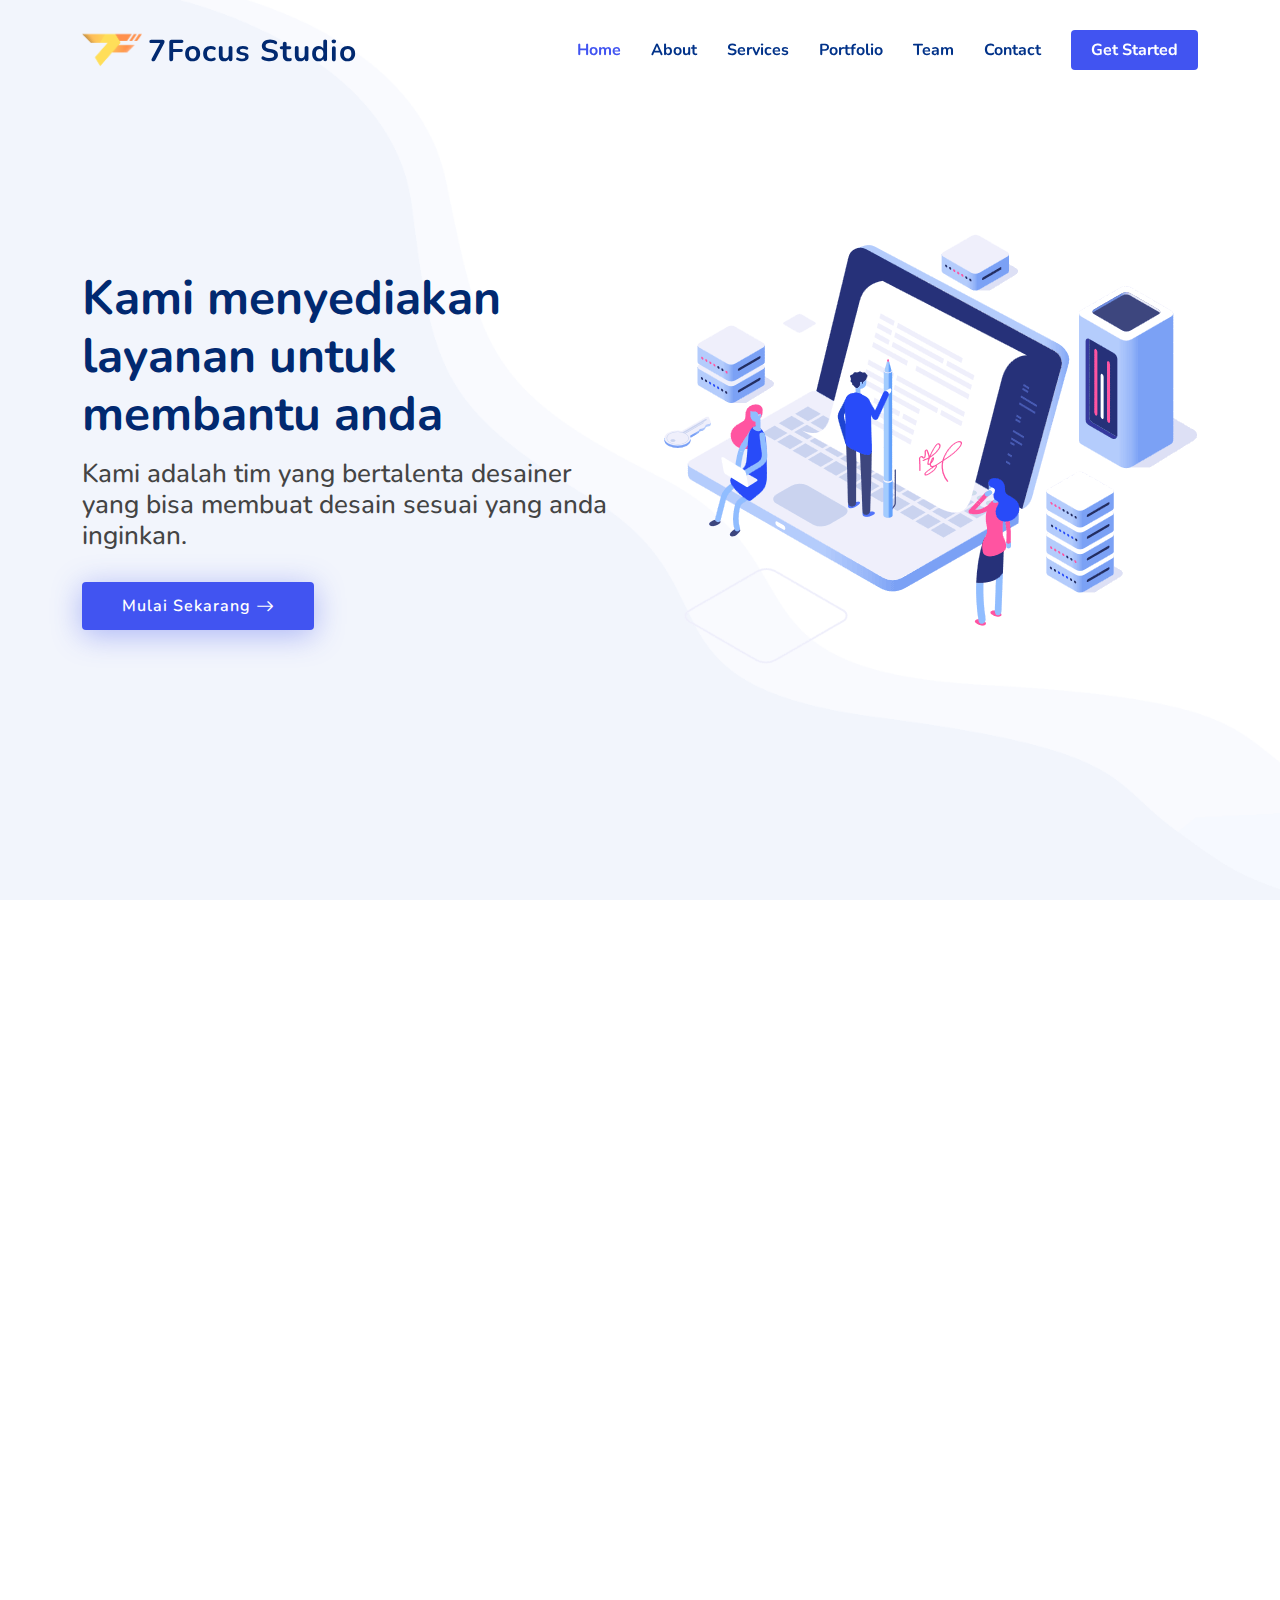
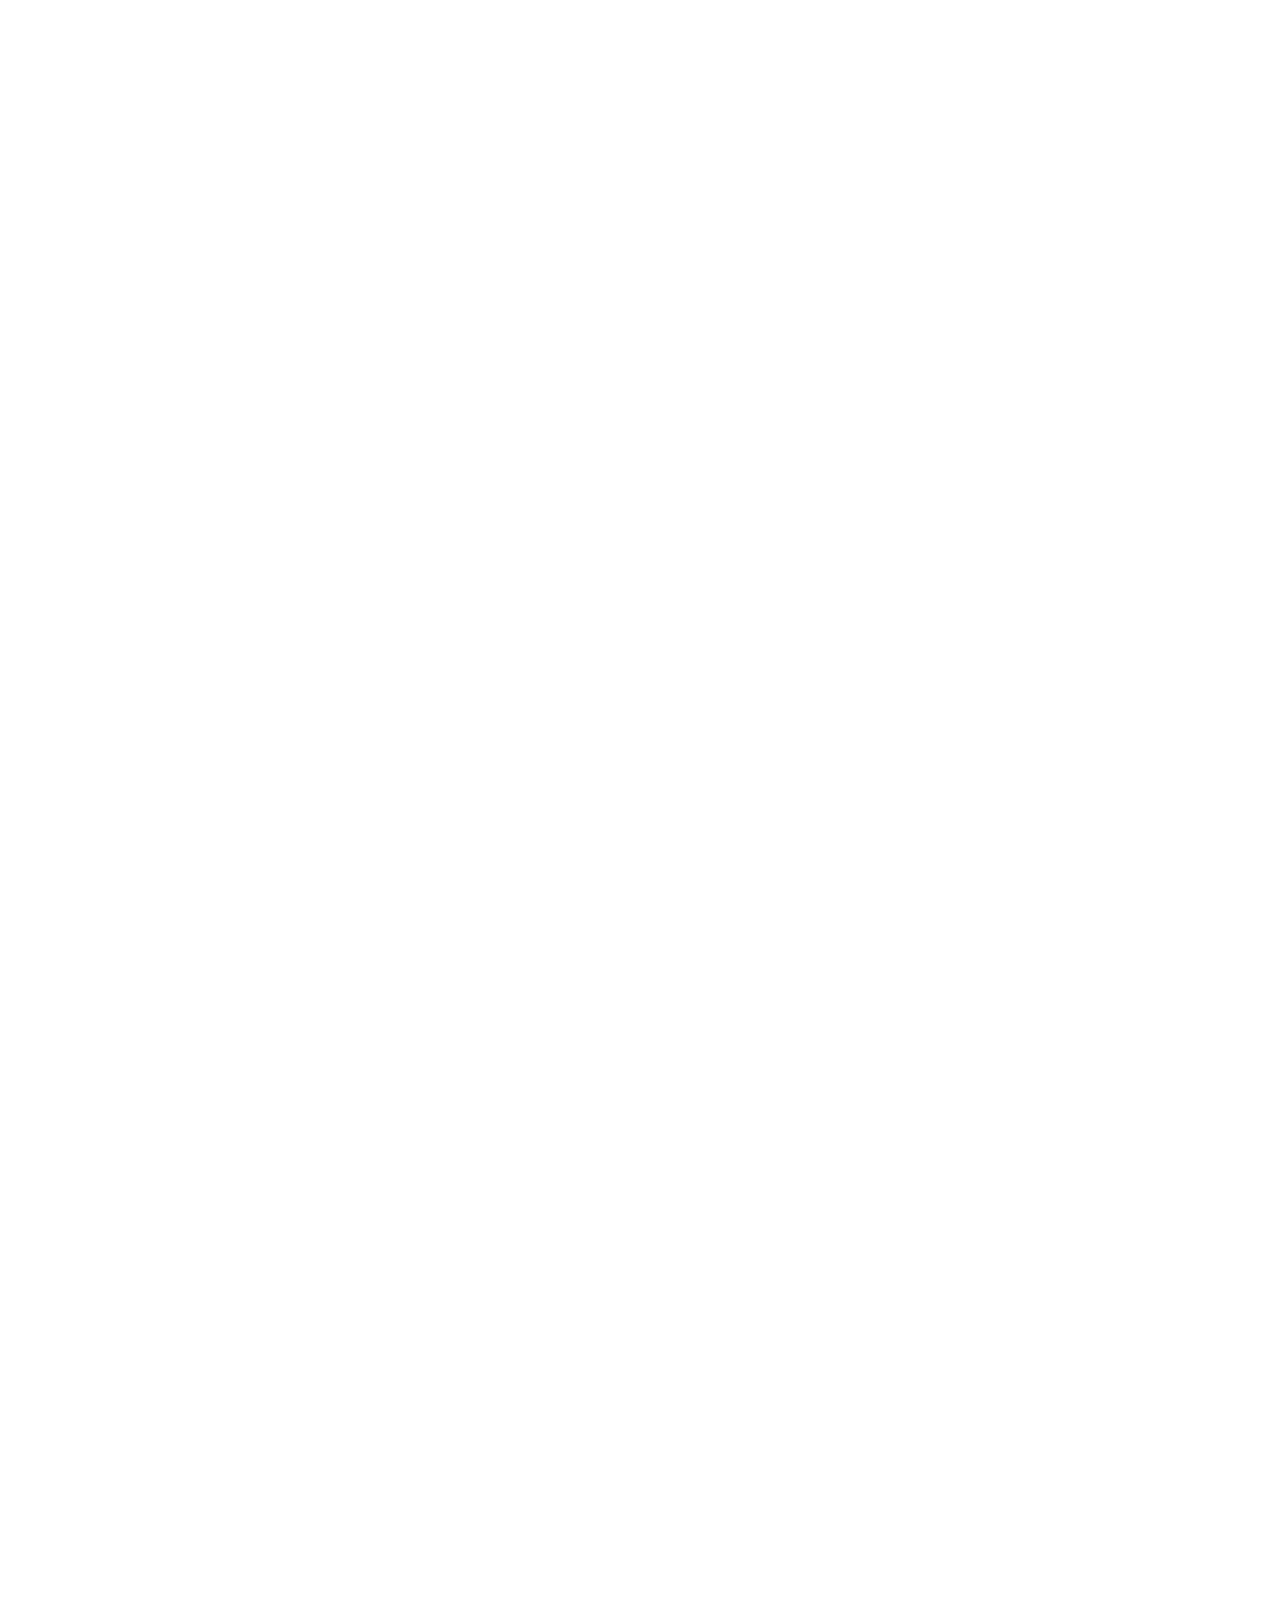
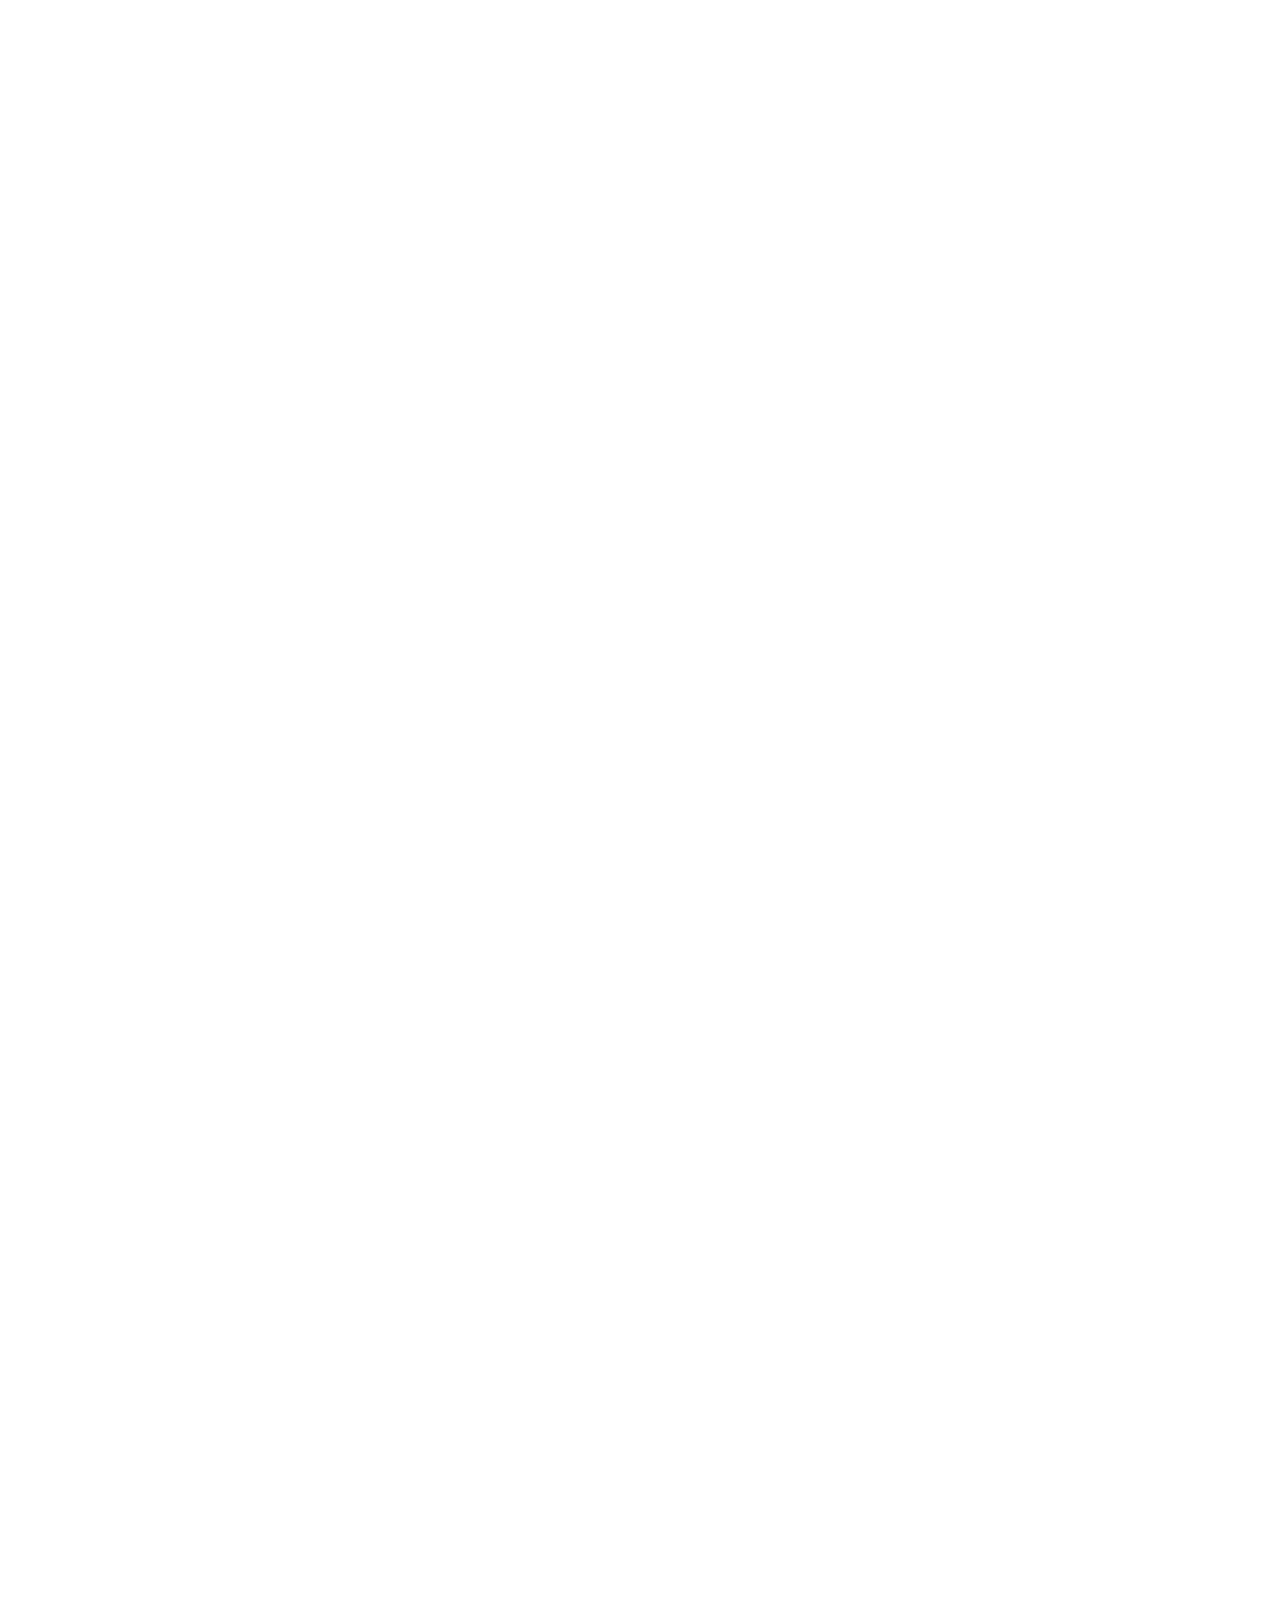
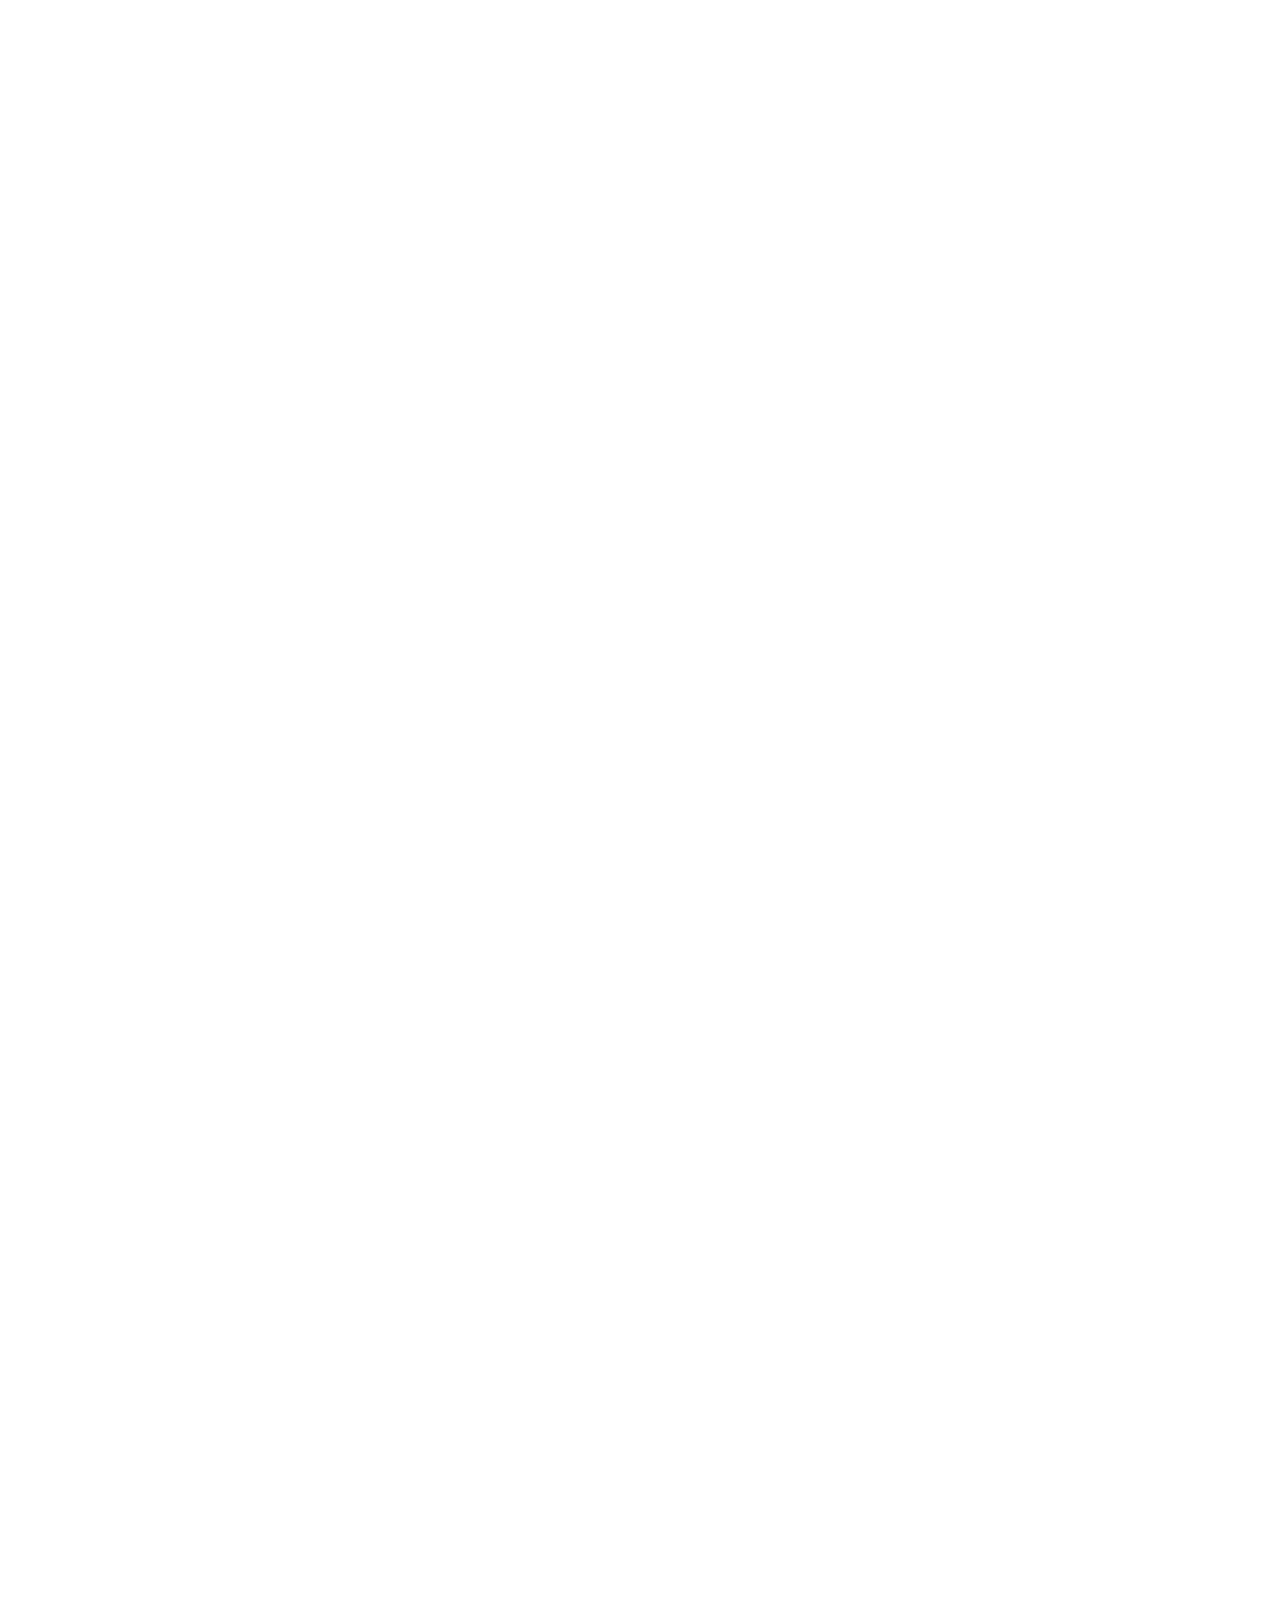
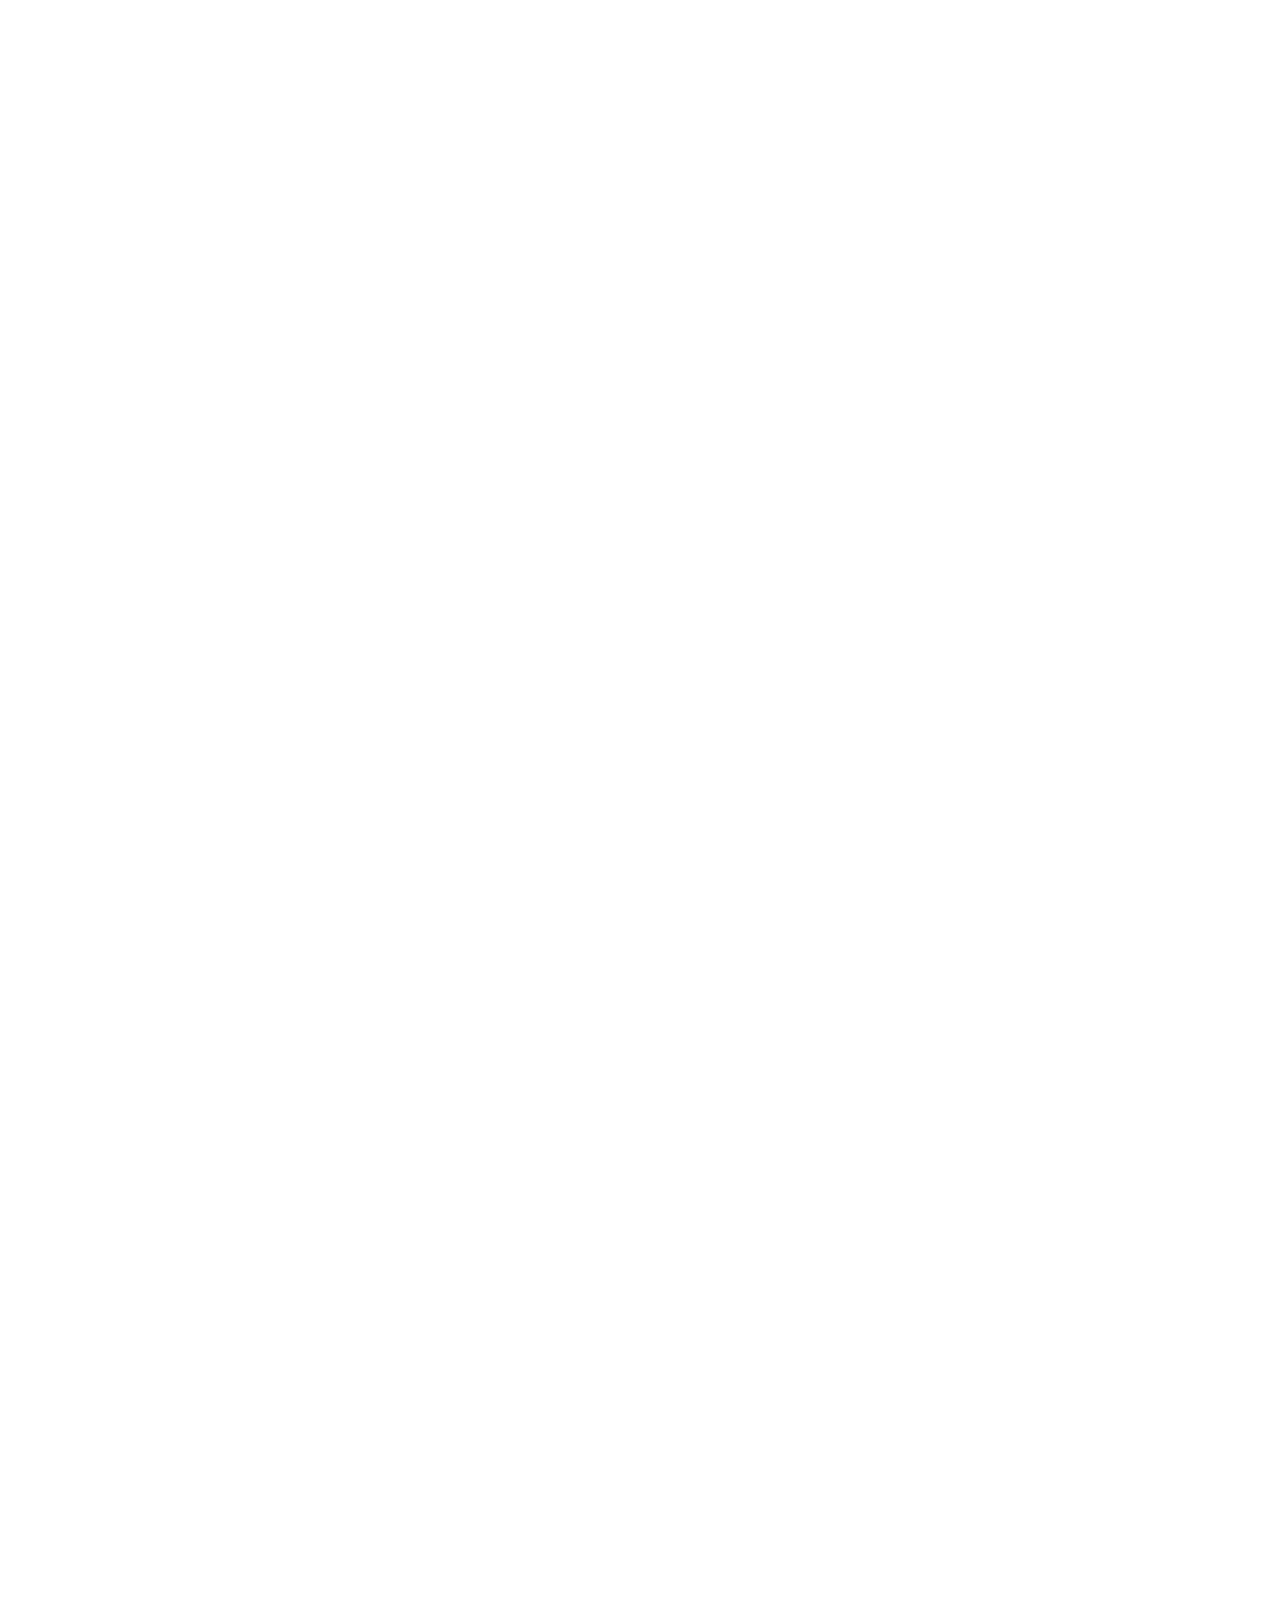
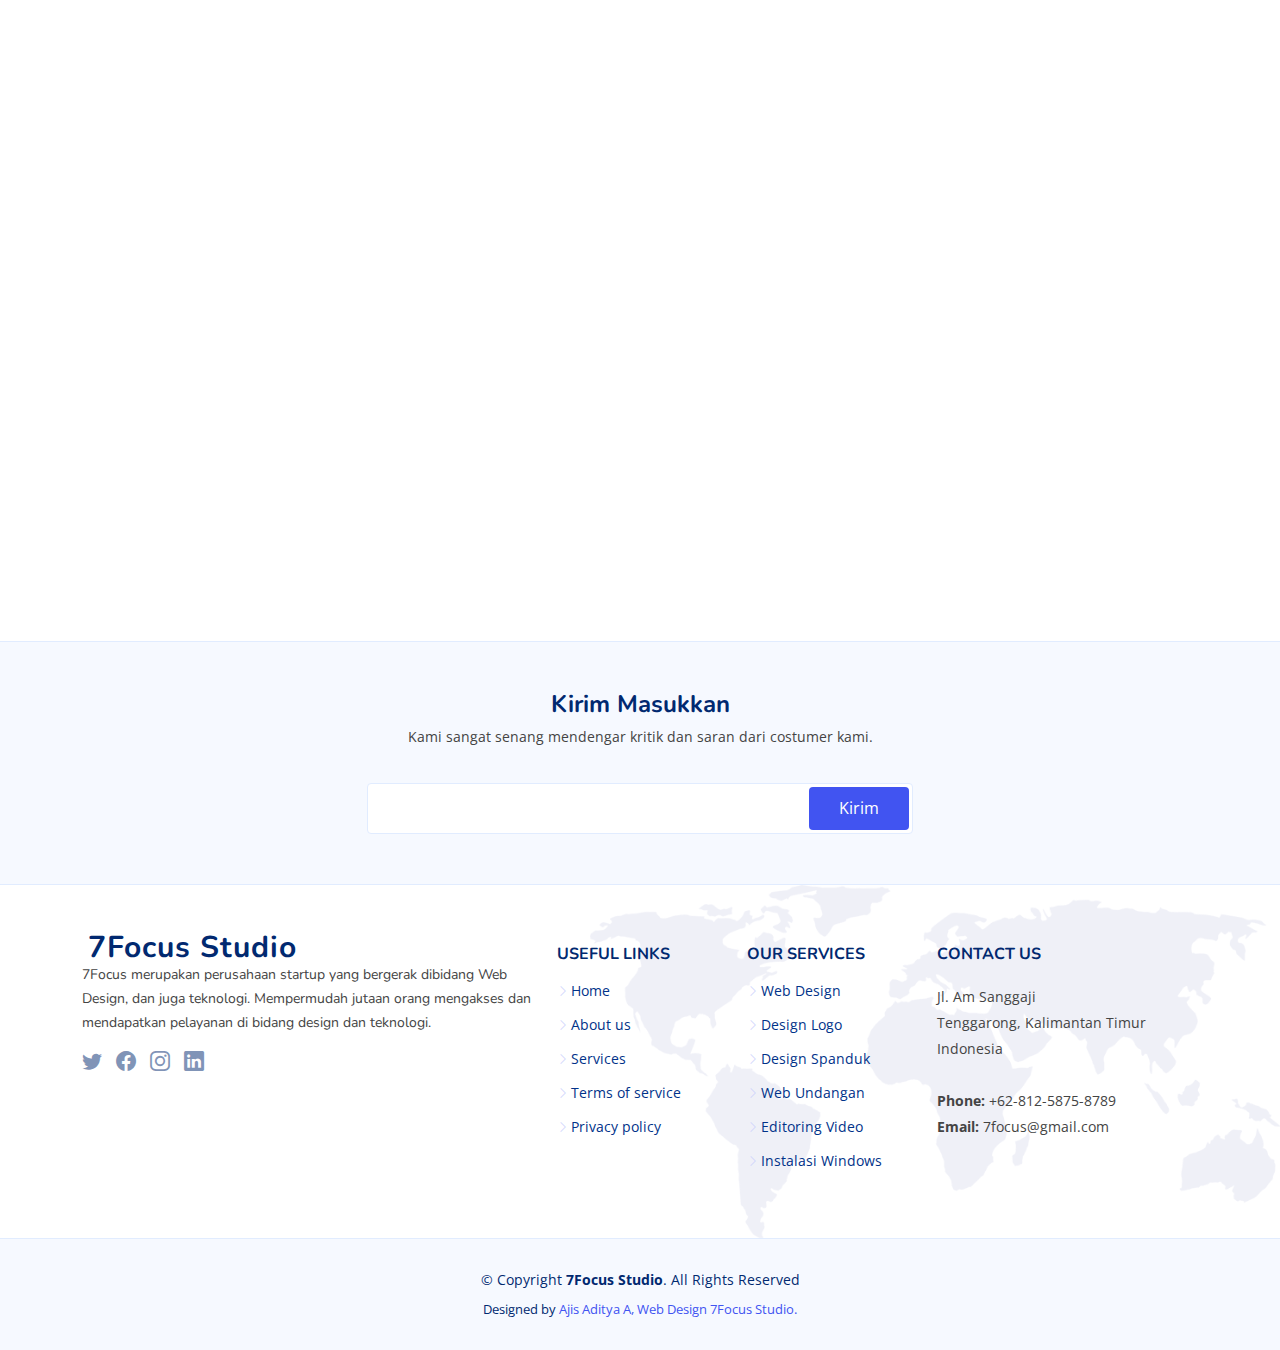
==== index.html @ 0df89685 "initial commit" ====
<!DOCTYPE html>
<html lang="en">

<head>
  <meta charset="utf-8">
  <meta content="width=device-width, initial-scale=1.0" name="viewport">

  <title>7Focus Studio. Plan, Customer Services</title>
  <meta content="" name="description">
  <meta content="" name="keywords">

  <!-- Favicons -->
  <link href="assets/img/Studio.png" rel="icon">
  <link href="assets/img/apple-touch-icon.png" rel="apple-touch-icon">

  <!-- Google Fonts -->
  <link href="https://fonts.googleapis.com/css?family=Open+Sans:300,300i,400,400i,600,600i,700,700i|Nunito:300,300i,400,400i,600,600i,700,700i|Poppins:300,300i,400,400i,500,500i,600,600i,700,700i" rel="stylesheet">

  <!-- Vendor CSS Files -->
  <link href="assets/vendor/aos/aos.css" rel="stylesheet">
  <link href="assets/vendor/bootstrap/css/bootstrap.min.css" rel="stylesheet">
  <link href="assets/vendor/bootstrap-icons/bootstrap-icons.css" rel="stylesheet">
  <link href="assets/vendor/glightbox/css/glightbox.min.css" rel="stylesheet">
  <link href="assets/vendor/remixicon/remixicon.css" rel="stylesheet">
  <link href="assets/vendor/swiper/swiper-bundle.min.css" rel="stylesheet">

  <!-- Template Main CSS File -->
  <link href="assets/css/style.css" rel="stylesheet">

</head>

<body>

  <!-- ======= Header ======= -->
  <header id="header" class="header fixed-top">
    <div class="container-fluid container-xl d-flex align-items-center justify-content-between">

      <a href="index.html" class="logo d-flex align-items-center">
        <img src="assets/img/Studio.png" alt="">
        <span>7Focus Studio</span>
      </a>

      <nav id="navbar" class="navbar">
        <ul>
          <li><a class="nav-link scrollto active" href="#hero">Home</a></li>
          <li><a class="nav-link scrollto" href="#about">About</a></li>
          <li><a class="nav-link scrollto" href="#services">Services</a></li>
          <li><a class="nav-link scrollto" href="#portfolio">Portfolio</a></li>
          <li><a class="nav-link scrollto" href="#team">Team</a></li>
          <li><a class="nav-link scrollto" href="#contact">Contact</a></li>
          <li><a class="getstarted scrollto" href="#about">Get Started</a></li>
        </ul>
        <i class="bi bi-list mobile-nav-toggle"></i>
      </nav><!-- .navbar -->

    </div>
  </header><!-- End Header -->

  <!-- ======= Hero Section ======= -->
  <section id="hero" class="hero d-flex align-items-center">

    <div class="container">
      <div class="row">
        <div class="col-lg-6 d-flex flex-column justify-content-center">
          <h1 data-aos="fade-up">Kami menyediakan layanan untuk membantu anda</h1>
          <h2 data-aos="fade-up" data-aos-delay="400">Kami adalah tim yang bertalenta desainer yang bisa membuat desain sesuai yang anda inginkan.</h2>
          <div data-aos="fade-up" data-aos-delay="600">
            <div class="text-center text-lg-start">
              <a href="#about" class="btn-get-started scrollto d-inline-flex align-items-center justify-content-center align-self-center">
                <span>Mulai Sekarang</span>
                <i class="bi bi-arrow-right"></i>
              </a>
            </div>
          </div>
        </div>
        <div class="col-lg-6 hero-img" data-aos="zoom-out" data-aos-delay="200">
          <img src="assets/img/hero-img.png" class="img-fluid" alt="">
        </div>
      </div>
    </div>

  </section><!-- End Hero -->

  <main id="main">
    <!-- ======= About Section ======= -->
    <section id="about" class="about">

      <div class="container" data-aos="fade-up">
        <div class="row gx-0">

          <div class="col-lg-6 d-flex flex-column justify-content-center" data-aos="fade-up" data-aos-delay="200">
            <div class="content">
              <h3>Latar Belakang Perusahaan Kami</h3>
              <h2>7Focus Background.</h2>
              <p>
                Semakin berkembangnya dunia teknologi, maka semakin berkembang juga dunia design grafis. Design grafis juga tidak lepas dari yang namanya web design, bukan hanya perusahaan besar saja yang memerlukan tenaga kerja berupa web design, Tapi juga pelajar dan orang-orang awam yang ingin membuka usahanya sendiri. Oleh karena itu, kami menyediakan jasa Web Design, Design Grafis, dan juga jasa instalasi windows.
              </p>
              <div class="text-center text-lg-start">
                <a href="#values" class="btn-read-more d-inline-flex align-items-center justify-content-center align-self-center">
                  <span>Selengkapnya</span>
                  <i class="bi bi-arrow-right"></i>
                </a>
              </div>
            </div>
          </div>

          <div class="col-lg-6 d-flex align-items-center" data-aos="zoom-out" data-aos-delay="200">
            <img src="assets/img/about.jpg" class="img-fluid" alt="">
          </div>

        </div>
      </div>

    </section><!-- End About Section -->

    <!-- ======= Values Section ======= -->
    <section id="values" class="values">

      <div class="container" data-aos="fade-up">

        <header class="section-header">
          <h2>Our Values</h2>
          <p>Visi dan Misi 7Focus Studio</p>
        </header>

        <div class="row">

          <div class="col-lg-4" data-aos="fade-up" data-aos-delay="200">
            <div class="box">
              <img src="assets/img/values-1.png" class="img-fluid" alt="">
              <h3>Visi</h3>
              <p>- Menjadi perusahaan yang terpercaya dan tangguh dalam melayani costumer.<br>- Berperan meningkatkan kualitas dan kuantitas layanan kami sebagai perusahaan.<br>- Mengambil bagian dalam pembangunan dan pengembangan aset bangsa berupa design dan demi mengisi kebutuhan usaha domestik maupun luar domestik.</p>
            </div>
          </div>

          <div class="col-lg-4 mt-4 mt-lg-0" data-aos="fade-up" data-aos-delay="400">
            <div class="box">
              <img src="assets/img/values-2.png" class="img-fluid" alt="">
              <h3>Target Pasar</h3>
              <p>- Membuka layanan kepada pelajar dan mahasiswa.<br>- Menarik perhatian perusahaan startup lainnya agar mau berkooperatif dengan kami.<br>- Membantu beberapa orang untuk membuat usaha sendiri dengan design logo, spanduk, dll.</p>
            </div>
          </div>

          <div class="col-lg-4 mt-4 mt-lg-0" data-aos="fade-up" data-aos-delay="600">
            <div class="box">
              <img src="assets/img/values-3.png" class="img-fluid" alt="">
              <h3>Misi</h3>
              <p>- Menjadi perusahaan yang kompeten dan profesional.<br>- Menjadi perusahaan yang mampu bersaing didunia global dan mendapat apresiasi dikancah internasional.<br>- Membantu mewujudkan ide dan inovasi costumer lewat penyediaan produk teknologi yang cerdas dan aman.</p>
            </div>
          </div>

        </div>

      </div>

    </section><!-- End Values Section -->

    <!-- ======= Counts Section ======= -->
    <section id="counts" class="counts">
      <div class="container" data-aos="fade-up">

        <div class="row gy-4">

          <div class="col-lg-3 col-md-6">
            <div class="count-box">
              <i class="bi bi-emoji-smile"></i>
              <div>
                <span data-purecounter-start="0" data-purecounter-end="15" data-purecounter-duration="1" class="purecounter"></span>
                <p>Happy Clients</p>
              </div>
            </div>
          </div>

          <div class="col-lg-3 col-md-6">
            <div class="count-box">
              <i class="bi bi-journal-richtext" style="color: #ee6c20;"></i>
              <div>
                <span data-purecounter-start="0" data-purecounter-end="17" data-purecounter-duration="1" class="purecounter"></span>
                <p>Projects</p>
              </div>
            </div>
          </div>

          <div class="col-lg-3 col-md-6">
            <div class="count-box">
              <i class="bi bi-headset" style="color: #15be56;"></i>
              <div>
                <span data-purecounter-start="0" data-purecounter-end="169" data-purecounter-duration="1" class="purecounter"></span>
                <p>Hours Of Support</p>
              </div>
            </div>
          </div>

          <div class="col-lg-3 col-md-6">
            <div class="count-box">
              <i class="bi bi-people" style="color: #bb0852;"></i>
              <div>
                <span data-purecounter-start="0" data-purecounter-end="7" data-purecounter-duration="1" class="purecounter"></span>
                <p>Hard Workers</p>
              </div>
            </div>
          </div>

        </div>

      </div>
    </section><!-- End Counts Section -->

    <!-- ======= Features Section ======= -->
    <section id="features" class="features">

      <div class="container" data-aos="fade-up">

        <header class="section-header">
          <h2>Features</h2>
          <p>Mengapa memilih jasa kami?</p>
        </header>

        <div class="row">

          <div class="col-lg-6">
            <img src="assets/img/features.png" class="img-fluid" alt="">
          </div>

          <div class="col-lg-6 mt-5 mt-lg-0 d-flex">
            <div class="row align-self-center gy-4">

              <div class="col-md-6" data-aos="zoom-out" data-aos-delay="200">
                <div class="feature-box d-flex align-items-center">
                  <i class="bi bi-check"></i>
                  <h3>Aman</h3>
                </div>
              </div>

              <div class="col-md-6" data-aos="zoom-out" data-aos-delay="300">
                <div class="feature-box d-flex align-items-center">
                  <i class="bi bi-check"></i>
                  <h3>Tepat Waktu</h3>
                </div>
              </div>

              <div class="col-md-6" data-aos="zoom-out" data-aos-delay="400">
                <div class="feature-box d-flex align-items-center">
                  <i class="bi bi-check"></i>
                  <h3>Terpercaya</h3>
                </div>
              </div>

              <div class="col-md-6" data-aos="zoom-out" data-aos-delay="500">
                <div class="feature-box d-flex align-items-center">
                  <i class="bi bi-check"></i>
                  <h3>Mudah</h3>
                </div>
              </div>

              <div class="col-md-6" data-aos="zoom-out" data-aos-delay="600">
                <div class="feature-box d-flex align-items-center">
                  <i class="bi bi-check"></i>
                  <h3>Murah</h3>
                </div>
              </div>

              <div class="col-md-6" data-aos="zoom-out" data-aos-delay="700">
                <div class="feature-box d-flex align-items-center">
                  <i class="bi bi-check"></i>
                  <h3>Refund </h3>
                </div>
              </div>

            </div>
          </div>

        </div> <!-- / row -->

      </div>

    </section><!-- End Features Section -->

    <!-- ======= Services Section ======= -->
    <section id="services" class="services">

      <div class="container" data-aos="fade-up">

        <header class="section-header">
          <h2>Services</h2>
          <p>Kami Melayani Anda Dengan Sepenuh Hati</p>
        </header>

        <div class="row gy-4">

          <div class="col-lg-4 col-md-6" data-aos="fade-up" data-aos-delay="200">
            <div class="service-box blue">
              <i class="ri-discuss-line icon"></i>
              <h3>Web Design</h3>
              <p>Web design adalah produk pertama kami, kami akan selalu memenuhi kebutuhan klien dalam web design.</p>
              <a href="inner-page.html" class="read-more"><span>Read More</span> <i class="bi bi-arrow-right"></i></a>
            </div>
          </div>

          <div class="col-lg-4 col-md-6" data-aos="fade-up" data-aos-delay="300">
            <div class="service-box orange">
              <i class="ri-discuss-line icon"></i>
              <h3>Design Logo</h3>
              <p>Kami menyediakan jasa logo design untuk klien yang ingin membuat usaha atau perusahaan mereka sendiri.</p>
              <a href="inner-page.html" class="read-more"><span>Read More</span> <i class="bi bi-arrow-right"></i></a>
            </div>
          </div>

          <div class="col-lg-4 col-md-6" data-aos="fade-up" data-aos-delay="400">
            <div class="service-box green">
              <i class="ri-discuss-line icon"></i>
              <h3>Design Spanduk</h3>
              <p>Kami menyediakan layanan design spanduk untuk kebutuhan acara atau pribadi.</p>
              <a href="inner-page.html" class="read-more"><span>Read More</span> <i class="bi bi-arrow-right"></i></a>
            </div>
          </div>

          <div class="col-lg-4 col-md-6" data-aos="fade-up" data-aos-delay="500">
            <div class="service-box red">
              <i class="ri-discuss-line icon"></i>
              <h3>Web Undangan</h3>
              <p>Kami juga bisa membuat web design khusus undangan seperti pernikahan, dan acara resmi lainnya.</p>
              <a href="inner-page.html" class="read-more"><span>Read More</span> <i class="bi bi-arrow-right"></i></a>
            </div>
          </div>

          <div class="col-lg-4 col-md-6" data-aos="fade-up" data-aos-delay="600">
            <div class="service-box purple">
              <i class="ri-discuss-line icon"></i>
              <h3>Editoring Video <span>beta</span></h3>
              <p>Kami membuka layanan pengeditan video, khusus produk ini kami memberikan <b>DISKON 20%</b>.</p>
              <a href="inner-page.html" class="read-more"><span>Read More</span> <i class="bi bi-arrow-right"></i></a>
            </div>
          </div>

          <div class="col-lg-4 col-md-6" data-aos="fade-up" data-aos-delay="700">
            <div class="service-box pink">
              <i class="ri-discuss-line icon"></i>
              <h3>Instalasi Windows <span>beta</span></h3>
              <p><b>(Khusus Pelanggan Paket Super)</b> Kami bisa menginstalasi windows untuk hardware anda.</p>
              <a href="inner-page.html" class="read-more"><span>Read More</span> <i class="bi bi-arrow-right"></i></a>
            </div>
          </div>

        </div>

      </div>

    </section><!-- End Services Section -->

    <!-- ======= Pricing Section ======= -->
    <section id="pricing" class="pricing">

      <div class="container" data-aos="fade-up">

        <header class="section-header">
          <h2>Pricing</h2>
          <p>Lihat Paket Harga Yang Tersedia</p>
        </header>

        <div class="row gy-4" data-aos="fade-left">

          <div class="col-lg-3 col-md-6" data-aos="zoom-in" data-aos-delay="100">
            <div class="box">
              <h3 style="color: #07d5c0;">Trial 7 Hari</h3>
              <div class="price"><sup>Rp</sup>0<span> / Minggu</span></div>
              <img src="assets/img/pricing-free.png" class="img-fluid" alt="">
              <ul>
                <li>3 Project</li>
                <li>Design Graphic</li>
                <li>SD Resolusi</li>
                <li class="na">Web Design dan Undangan</li>
                <li class="na">Domain</li>
                <li class="na">Video Editor</li>
                <li class="na">Hardware Support</li>
              </ul>
              <a href="#" class="btn-buy">Buy Now</a>
            </div>
          </div>

          <div class="col-lg-3 col-md-6" data-aos="zoom-in" data-aos-delay="200">
            <div class="box">
              <span class="featured">Featured</span>
              <h3 style="color: #65c600;">Paket Pemula</h3>
              <div class="price"><sup>Rp</sup>32,800<span> / bln</span></div>
              <img src="assets/img/pricing-starter.png" class="img-fluid" alt="">
              <ul>
                <li>10 project</li>
                <li>Design Graphic</li>
                <li>Video Editor</li>
                <li>HD Resolusi</li>
                <li class="na">Domain</li>
                <li class="na">Web Design dan Undangan</li>
                <li class="na">Hardware Support</li>
              </ul>
              <a href="#" class="btn-buy">Buy Now</a>
            </div>
          </div>

          <div class="col-lg-3 col-md-6" data-aos="zoom-in" data-aos-delay="300">
            <div class="box">
              <h3 style="color: #ff901c;">Paket bisnis</h3>
              <div class="price"><sup>Rp</sup>79,200<span> / bln</span></div>
              <img src="assets/img/pricing-business.png" class="img-fluid" alt="">
              <ul>
                <li>35+ Project</li>
                <li>Design Graphic</li>
                <li>Video Editor</li>
                <li>Domain</li>
                <li>HD Resolusi</li>
                <li>Web Design dan Undangan</li>
                <li class="na">Hardware Support</li>
              </ul>
              <a href="#" class="btn-buy">Buy Now</a>
            </div>
          </div>

          <div class="col-lg-3 col-md-6" data-aos="zoom-in" data-aos-delay="400">
            <div class="box">
              <h3 style="color: #ff0071;">Paket Super</h3>
              <div class="price"><sup>Rp</sup>212,100<span> / bln</span></div>
              <img src="assets/img/pricing-ultimate.png" class="img-fluid" alt="">
              <ul>
                <li>75+ Project</li>
                <li>Design Graphic</li>
                <li>4K Resolusi</li>
                <li>Video Editor</li>
                <li>2 Domain</li>
                <li>Web Design dan Undangan</li>
                <li>Hardware Support</li>
              </ul>
              <a href="#" class="btn-buy">Buy Now</a>
            </div>
          </div>

        </div>

      </div>

    </section><!-- End Pricing Section -->

    <!-- ======= Portfolio Section ======= -->
    <section id="portfolio" class="portfolio">

      <div class="container" data-aos="fade-up">

        <header class="section-header">
          <h2>Portfolio</h2>
          <p>Check our latest work</p>
        </header>

        <div class="row" data-aos="fade-up" data-aos-delay="100">
          <div class="col-lg-12 d-flex justify-content-center">
            <ul id="portfolio-flters">
              <li data-filter="*" class="filter-active">All</li>
              <li data-filter=".filter-app">Logo</li>
              <li data-filter=".filter-card">Spanduk</li>
              <li data-filter=".filter-web">Web Design</li>
            </ul>
          </div>
        </div>

        <div class="row gy-4 portfolio-container" data-aos="fade-up" data-aos-delay="200">

          <div class="col-lg-4 col-md-6 portfolio-item filter-app">
            <div class="portfolio-wrap">
              <img src="assets/img/portfolio/g.jpg" class="img-fluid" alt="">
              <div class="portfolio-info">
                <h4>Ruang Kreatif Logo</h4>
                <p>Logo 1</p>
                <div class="portfolio-links">
                  <a href="assets/img/portfolio/g.jpg" data-gallery="portfolioGallery" class="portfokio-lightbox" title="App 1"><i class="bi bi-plus"></i></a>
                  <a href="#" title="More Details"><i class="bi bi-link"></i></a>
                </div>
              </div>
            </div>
          </div>

          <div class="col-lg-4 col-md-6 portfolio-item filter-web">
            <div class="portfolio-wrap">
              <img src="assets/img/portfolio/a.png" class="img-fluid" alt="">
              <div class="portfolio-info">
                <h4>Space Web Design</h4>
                <p>Web Design 1</p>
                <div class="portfolio-links">
                  <a href="assets/img/portfolio/a.png" data-gallery="portfolioGallery" class="portfokio-lightbox" title="Web 3"><i class="bi bi-plus"></i></a>
                  <a href="#" title="More Details"><i class="bi bi-link"></i></a>
                </div>
              </div>
            </div>
          </div>

          <div class="col-lg-4 col-md-6 portfolio-item filter-app">
            <div class="portfolio-wrap">
              <img src="assets/img/portfolio/h.jpg" class="img-fluid" alt="">
              <div class="portfolio-info">
                <h4>Dapur Fitria Logo</h4>
                <p>Logo 2</p>
                <div class="portfolio-links">
                  <a href="assets/img/portfolio/h.jpg" data-gallery="portfolioGallery" class="portfokio-lightbox" title="App 2"><i class="bi bi-plus"></i></a>
                  <a href="#" title="More Details"><i class="bi bi-link"></i></a>
                </div>
              </div>
            </div>
          </div>

          <div class="col-lg-4 col-md-6 portfolio-item filter-card">
            <div class="portfolio-wrap">
              <img src="assets/img/portfolio/d.jpg" class="img-fluid" alt="">
              <div class="portfolio-info">
                <h4>Laundry Spanduk</h4>
                <p>Spanduk</p>
                <div class="portfolio-links">
                  <a href="assets/img/portfolio/d.jpg" data-gallery="portfolioGallery" class="portfokio-lightbox" title="Card 2"><i class="bi bi-plus"></i></a>
                  <a href="#" title="More Details"><i class="bi bi-link"></i></a>
                </div>
              </div>
            </div>
          </div>

          <div class="col-lg-4 col-md-6 portfolio-item filter-web">
            <div class="portfolio-wrap">
              <img src="assets/img/portfolio/b.png" class="img-fluid" alt="">
              <div class="portfolio-info">
                <h4>Restaurant Web Design</h4>
                <p>Web Design 2</p>
                <div class="portfolio-links">
                  <a href="assets/img/portfolio/b.png" data-gallery="portfolioGallery" class="portfokio-lightbox" title="Web 2"><i class="bi bi-plus"></i></a>
                  <a href="#" title="More Details"><i class="bi bi-link"></i></a>
                </div>
              </div>
            </div>
          </div>

          <div class="col-lg-4 col-md-6 portfolio-item filter-app">
            <div class="portfolio-wrap">
              <img src="assets/img/portfolio/i.jpg" class="img-fluid" alt="">
              <div class="portfolio-info">
                <h4>Fashion Store Logo</h4>
                <p>Logo 3</p>
                <div class="portfolio-links">
                  <a href="assets/img/portfolio/i.jpg" data-gallery="portfolioGallery" class="portfokio-lightbox" title="App 3"><i class="bi bi-plus"></i></a>
                  <a href="#" title="More Details"><i class="bi bi-link"></i></a>
                </div>
              </div>
            </div>
          </div>

          <div class="col-lg-4 col-md-6 portfolio-item filter-card">
            <div class="portfolio-wrap">
              <img src="assets/img/portfolio/e.jpg" class="img-fluid" alt="">
              <div class="portfolio-info">
                <h4>Rumah Makan Spanduk</h4>
                <p>Spanduk 3</p>
                <div class="portfolio-links">
                  <a href="assets/img/portfolio/e.jpg" data-gallery="portfolioGallery" class="portfokio-lightbox" title="Card 1"><i class="bi bi-plus"></i></a>
                  <a href="#" title="More Details"><i class="bi bi-link"></i></a>
                </div>
              </div>
            </div>
          </div>

          <div class="col-lg-4 col-md-6 portfolio-item filter-card">
            <div class="portfolio-wrap">
              <img src="assets/img/portfolio/f.jpg" class="img-fluid" alt="">
              <div class="portfolio-info">
                <h4>Back To School Spanduk</h4>
                <p>Spanduk 3</p>
                <div class="portfolio-links">
                  <a href="assets/img/portfolio/f.jpg" data-gallery="portfolioGallery" class="portfokio-lightbox" title="Card 3"><i class="bi bi-plus"></i></a>
                  <a href="#" title="More Details"><i class="bi bi-link"></i></a>
                </div>
              </div>
            </div>
          </div>

          <div class="col-lg-4 col-md-6 portfolio-item filter-web">
            <div class="portfolio-wrap">
              <img src="assets/img/portfolio/c.png" class="img-fluid" alt="">
              <div class="portfolio-info">
                <h4>Wedding Web Design</h4>
                <p>Web 3</p>
                <div class="portfolio-links">
                  <a href="assets/img/portfolio/c.png" data-gallery="portfolioGallery" class="portfokio-lightbox" title="Web 3"><i class="bi bi-plus"></i></a>
                  <a href="#" title="More Details"><i class="bi bi-link"></i></a>
                </div>
              </div>
            </div>
          </div>

        </div>

      </div>

    </section><!-- End Portfolio Section -->

    <!-- ======= Team Section ======= -->
    <section id="team" class="team">

      <div class="container" data-aos="fade-up">

        <header class="section-header">
          <h2>Team</h2>
          <p>Tim Pekerja Keras Kami</p>
        </header>

        <div class="row gy-4">

          <div class="col-lg-4 col-md-6 d-flex align-items-stretch" data-aos="fade-up" data-aos-delay="100">
            <div class="member">
              <div class="member-img">
                <img src="assets/img/team/6.png" class="img-fluid" alt="">
                <div class="social">
                  <a href=""><i class="bi bi-twitter"></i></a>
                  <a href=""><i class="bi bi-facebook"></i></a>
                  <a href=""><i class="bi bi-instagram"></i></a>
                  <a href=""><i class="bi bi-linkedin"></i></a>
                </div>
              </div>
              <div class="member-info">
                <h4>Dicky Chandra</h4>
                <span>Chief Executive Officer/Back End</span>
                <p>Dicky Chandra adalah CEO dari perusahaan 7Focus Studio, dia juga menghandle web resmi kami ini sebagai Back End. Menurutnya "Didunia ini isinya cuma cobaan dan tantangan".</p>
              </div>
            </div>
          </div>

          <div class="col-lg-4 col-md-6 d-flex align-items-stretch" data-aos="fade-up" data-aos-delay="200">
            <div class="member">
              <div class="member-img">
                <img src="assets/img/team/2.png" class="img-fluid" alt="">
                <div class="social">
                  <a href=""><i class="bi bi-twitter"></i></a>
                  <a href=""><i class="bi bi-facebook"></i></a>
                  <a href=""><i class="bi bi-instagram"></i></a>
                  <a href=""><i class="bi bi-linkedin"></i></a>
                </div>
              </div>
              <div class="member-info">
                <h4>Nurul Elisya Asis</h4>
                <span>Secretary/Design Graphic</span>
                <p>Nurul Elisya adalah orang yang bertugas sebagai sekretaris dan juga pembuat logo perusahaan kami, yaitu 7Focus Studio. Dia pasti berkata "Confidence is silent, confidence radiates".</p>
              </div>
            </div>
          </div>

          <div class="col-lg-4 col-md-6 d-flex align-items-stretch" data-aos="fade-up" data-aos-delay="300">
            <div class="member">
              <div class="member-img">
                <img src="assets/img/team/1.png" class="img-fluid" alt="">
                <div class="social">
                  <a href=""><i class="bi bi-twitter"></i></a>
                  <a href=""><i class="bi bi-facebook"></i></a>
                  <a href=""><i class="bi bi-instagram"></i></a>
                  <a href=""><i class="bi bi-linkedin"></i></a>
                </div>
              </div>
              <div class="member-info">
                <h4>Ajis Aditya A.</h4>
                <span>Coordinator Manager/Front End</span>
                <p>Ajis Aditya adalah orang yang berperan sebagai Web Desainer dan Front End dibalik web ini. Dia beropini, "Saya hanya ingin belajar, bukan mengajar".</p>
              </div>
            </div>
          </div>

          <div class="col-lg-3 col-md-6 d-flex align-items-stretch" data-aos="fade-up" data-aos-delay="400">
            <div class="member">
              <div class="member-img">
                <img src="assets/img/team/5.png" class="img-fluid" alt="">
                <div class="social">
                  <a href=""><i class="bi bi-twitter"></i></a>
                  <a href=""><i class="bi bi-facebook"></i></a>
                  <a href=""><i class="bi bi-instagram"></i></a>
                  <a href=""><i class="bi bi-linkedin"></i></a>
                </div>
              </div>
              <div class="member-info">
                <h4>Bintang Wulandari P.</h4>
                <span>Marketing Manager</span>
                <p>Bintang Wulandari adalah manajer marketing di 7Focus Studio sekaligus membantu dalam design graphic. Dia Selalu mengutarakan "Dilarang menyerah demi masa depan yang cerah".</p>
              </div>
            </div>
          </div>

          <div class="col-lg-3 col-md-6 d-flex align-items-stretch" data-aos="fade-up" data-aos-delay="300">
            <div class="member">
              <div class="member-img">
                <img src="assets/img/team/3.png" class="img-fluid" alt="">
                <div class="social">
                  <a href=""><i class="bi bi-twitter"></i></a>
                  <a href=""><i class="bi bi-facebook"></i></a>
                  <a href=""><i class="bi bi-instagram"></i></a>
                  <a href=""><i class="bi bi-linkedin"></i></a>
                </div>
              </div>
              <div class="member-info">
                <h4>Fitria Ramadani</h4>
                <span>Finance Manager</span>
                <p>Fitria Ramadani adalah pengurus keuangan dan kooperasi di perusahaan 7Focus Studio. Dia selalu bilang "Bermimpilah besar dan berani gagal".</p>
              </div>
            </div>
          </div>

          <div class="col-lg-3 col-md-6 d-flex align-items-stretch" data-aos="fade-up" data-aos-delay="300">
            <div class="member">
              <div class="member-img">
                <img src="assets/img/team/4.png" class="img-fluid" alt="">
                <div class="social">
                  <a href=""><i class="bi bi-twitter"></i></a>
                  <a href=""><i class="bi bi-facebook"></i></a>
                  <a href=""><i class="bi bi-instagram"></i></a>
                  <a href=""><i class="bi bi-linkedin"></i></a>
                </div>
              </div>
              <div class="member-info">
                <h4>M. Fahri</h4>
                <span>Supervisory Manager/Hardware Engineer</span>
                <p>M. Fahri adalah orang yang berperan sebagai pengawas dan juga membantu sebagai Hardware Engineer diperusahaan ini. "Dunia terasa indah, kalo karyawan kita yang kerja", Tuturnya.</p>
              </div>
            </div>
          </div>

          <div class="col-lg-3  col-md-6 d-flex align-items-stretch" data-aos="fade-up" data-aos-delay="300">
            <div class="member">
              <div class="member-img">
                <img src="assets/img/team/7.png" class="img-fluid" alt="">
                <div class="social">
                  <a href=""><i class="bi bi-twitter"></i></a>
                  <a href=""><i class="bi bi-facebook"></i></a>
                  <a href=""><i class="bi bi-instagram"></i></a>
                  <a href=""><i class="bi bi-linkedin"></i></a>
                </div>
              </div>
              <div class="member-info">
                <h4>M. Irfan Hakim</h4>
                <span>Operation Manager/Hardware Engineer</span>
                <p>M. Irfan Hakim adalah orang yang berperan sebagai manajer operasi dan Hardware Engineer kami. Dia berkata "Jika kamu banyak masalah, tenang itu masalahmu".</p>
              </div>
            </div>
          </div>  

        </div>

      </div>

    </section><!-- End Team Section -->

    <!-- ======= Contact Section ======= -->
    <section id="contact" class="contact">

      <div class="container" data-aos="fade-up">

        <header class="section-header">
          <h2>Contact</h2>
          <p>Contact Us</p>
        </header>

        <div class="row gy-4">

          <div class="col-lg-6">

            <div class="row gy-4">
              <div class="col-md-6">
                <div class="info-box">
                  <i class="bi bi-geo-alt"></i>
                  <h3>Alamat</h3>
                  <p>Jl. Am Sanggaji,<br>Tenggarong, Kalimantan Timur</p>
                </div>
              </div>
              <div class="col-md-6">
                <div class="info-box">
                  <i class="bi bi-telephone"></i>
                  <h3>Kontak Kami</h3>
                  <p>+62-812-5875-8789<br>+62-856-5125-6805</p>
                </div>
              </div>
              <div class="col-md-6">
                <div class="info-box">
                  <i class="bi bi-envelope"></i>
                  <h3>Email</h3>
                  <p>7focus@gmail.com<br>7focusservice@gmail.com</p>
                </div>
              </div>
              <div class="col-md-6">
                <div class="info-box">
                  <i class="bi bi-clock"></i>
                  <h3>Jam Buka</h3>
                  <p>Senin - Sabtu<br>9:00WIB - 05:00WIB</p>
                </div>
              </div>
            </div>

          </div>

          <div class="col-lg-6">
            <form action="forms/contact.php" method="post" class="php-email-form">
              <div class="row gy-4">

                <div class="col-md-6">
                  <input type="text" name="name" class="form-control" placeholder="Your Name" required>
                </div>

                <div class="col-md-6 ">
                  <input type="email" class="form-control" name="email" placeholder="Your Email" required>
                </div>

                <div class="col-md-12">
                  <input type="text" class="form-control" name="subject" placeholder="Subject" required>
                </div>

                <div class="col-md-12">
                  <textarea class="form-control" name="message" rows="6" placeholder="Message" required></textarea>
                </div>

                <div class="col-md-12 text-center">
                  <div class="loading">Loading</div>
                  <div class="error-message"></div>
                  <div class="sent-message">Your message has been sent. Thank you!</div>

                  <button type="submit">Send Message</button>
                </div>

              </div>
            </form>

          </div>

        </div>

      </div>

    </section><!-- End Contact Section -->

  </main><!-- End #main -->

  <!-- ======= Footer ======= -->
  <footer id="footer" class="footer">

    <div class="footer-newsletter">
      <div class="container">
        <div class="row justify-content-center">
          <div class="col-lg-12 text-center">
            <h4>Kirim Masukkan</h4>
            <p>Kami sangat senang mendengar kritik dan saran dari costumer kami.</p>
          </div>
          <div class="col-lg-6">
            <form action="" method="post">
              <input type="email" name="email"><input type="submit" value="Kirim">
            </form>
          </div>
        </div>
      </div>
    </div>

    <div class="footer-top">
      <div class="container">
        <div class="row gy-4">
          <div class="col-lg-5 col-md-12 footer-info">
            <a href="index.html" class="logo d-flex align-items-center">
              <img src="assets/img/logo.png" alt="">
              <span>7Focus Studio</span>
            </a>
            <p>7Focus merupakan perusahaan startup yang bergerak dibidang Web Design, dan juga teknologi. Mempermudah jutaan orang mengakses dan mendapatkan pelayanan di bidang design dan teknologi.</p>
            <div class="social-links mt-3">
              <a href="#" class="twitter"><i class="bi bi-twitter"></i></a>
              <a href="#" class="facebook"><i class="bi bi-facebook"></i></a>
              <a href="https://instagram.com/7focus.studio?igshid=MzMyNGUyNmU2YQ==" class="instagram"><i class="bi bi-instagram"></i></a>
              <a href="#" class="linkedin"><i class="bi bi-linkedin"></i></a>
            </div>
          </div>

          <div class="col-lg-2 col-6 footer-links">
            <h4>Useful Links</h4>
            <ul>
              <li><i class="bi bi-chevron-right"></i> <a href="#">Home</a></li>
              <li><i class="bi bi-chevron-right"></i> <a href="#">About us</a></li>
              <li><i class="bi bi-chevron-right"></i> <a href="#">Services</a></li>
              <li><i class="bi bi-chevron-right"></i> <a href="#">Terms of service</a></li>
              <li><i class="bi bi-chevron-right"></i> <a href="#">Privacy policy</a></li>
            </ul>
          </div>

          <div class="col-lg-2 col-6 footer-links">
            <h4>Our Services</h4>
            <ul>
              <li><i class="bi bi-chevron-right"></i> <a href="#">Web Design</a></li>
              <li><i class="bi bi-chevron-right"></i> <a href="#">Design Logo</a></li>
              <li><i class="bi bi-chevron-right"></i> <a href="#">Design Spanduk</a></li>
              <li><i class="bi bi-chevron-right"></i> <a href="#">Web Undangan</a></li>
              <li><i class="bi bi-chevron-right"></i> <a href="#">Editoring Video</a></li>
              <li><i class="bi bi-chevron-right"></i> <a href="#">Instalasi Windows</a></li>
            </ul>
          </div>

          <div class="col-lg-3 col-md-12 footer-contact text-center text-md-start">
            <h4>Contact Us</h4>
            <p>
              Jl. Am Sanggaji <br>
              Tenggarong, Kalimantan Timur<br>
              Indonesia <br><br>
              <strong>Phone:</strong> +62-812-5875-8789<br>
              <strong>Email:</strong> 7focus@gmail.com<br>
            </p>

          </div>

        </div>
      </div>
    </div>

    <div class="container">
      <div class="copyright">
        &copy; Copyright <strong><span>7Focus Studio</span></strong>. All Rights Reserved
      </div>
      <div class="credits">
        <!-- All the links in the footer should remain intact. -->
        <!-- You can delete the links only if you purchased the pro version. -->
        <!-- Licensing information: https://bootstrapmade.com/license/ -->
        <!-- Purchase the pro version with working PHP/AJAX contact form: https://bootstrapmade.com/flexstart-bootstrap-startup-template/ -->
        Designed by <a href="#">Ajis Aditya A, Web Design 7Focus Studio.</a>
      </div>
    </div>
  </footer><!-- End Footer -->

  <a href="#" class="back-to-top d-flex align-items-center justify-content-center"><i class="bi bi-arrow-up-short"></i></a>

  <!-- Vendor JS Files -->
  <script src="assets/vendor/purecounter/purecounter_vanilla.js"></script>
  <script src="assets/vendor/aos/aos.js"></script>
  <script src="assets/vendor/bootstrap/js/bootstrap.bundle.min.js"></script>
  <script src="assets/vendor/glightbox/js/glightbox.min.js"></script>
  <script src="assets/vendor/isotope-layout/isotope.pkgd.min.js"></script>
  <script src="assets/vendor/swiper/swiper-bundle.min.js"></script>
  <script src="assets/vendor/php-email-form/validate.js"></script>

  <!-- Template Main JS File -->
  <script src="assets/js/main.js"></script>

</body>

</html>
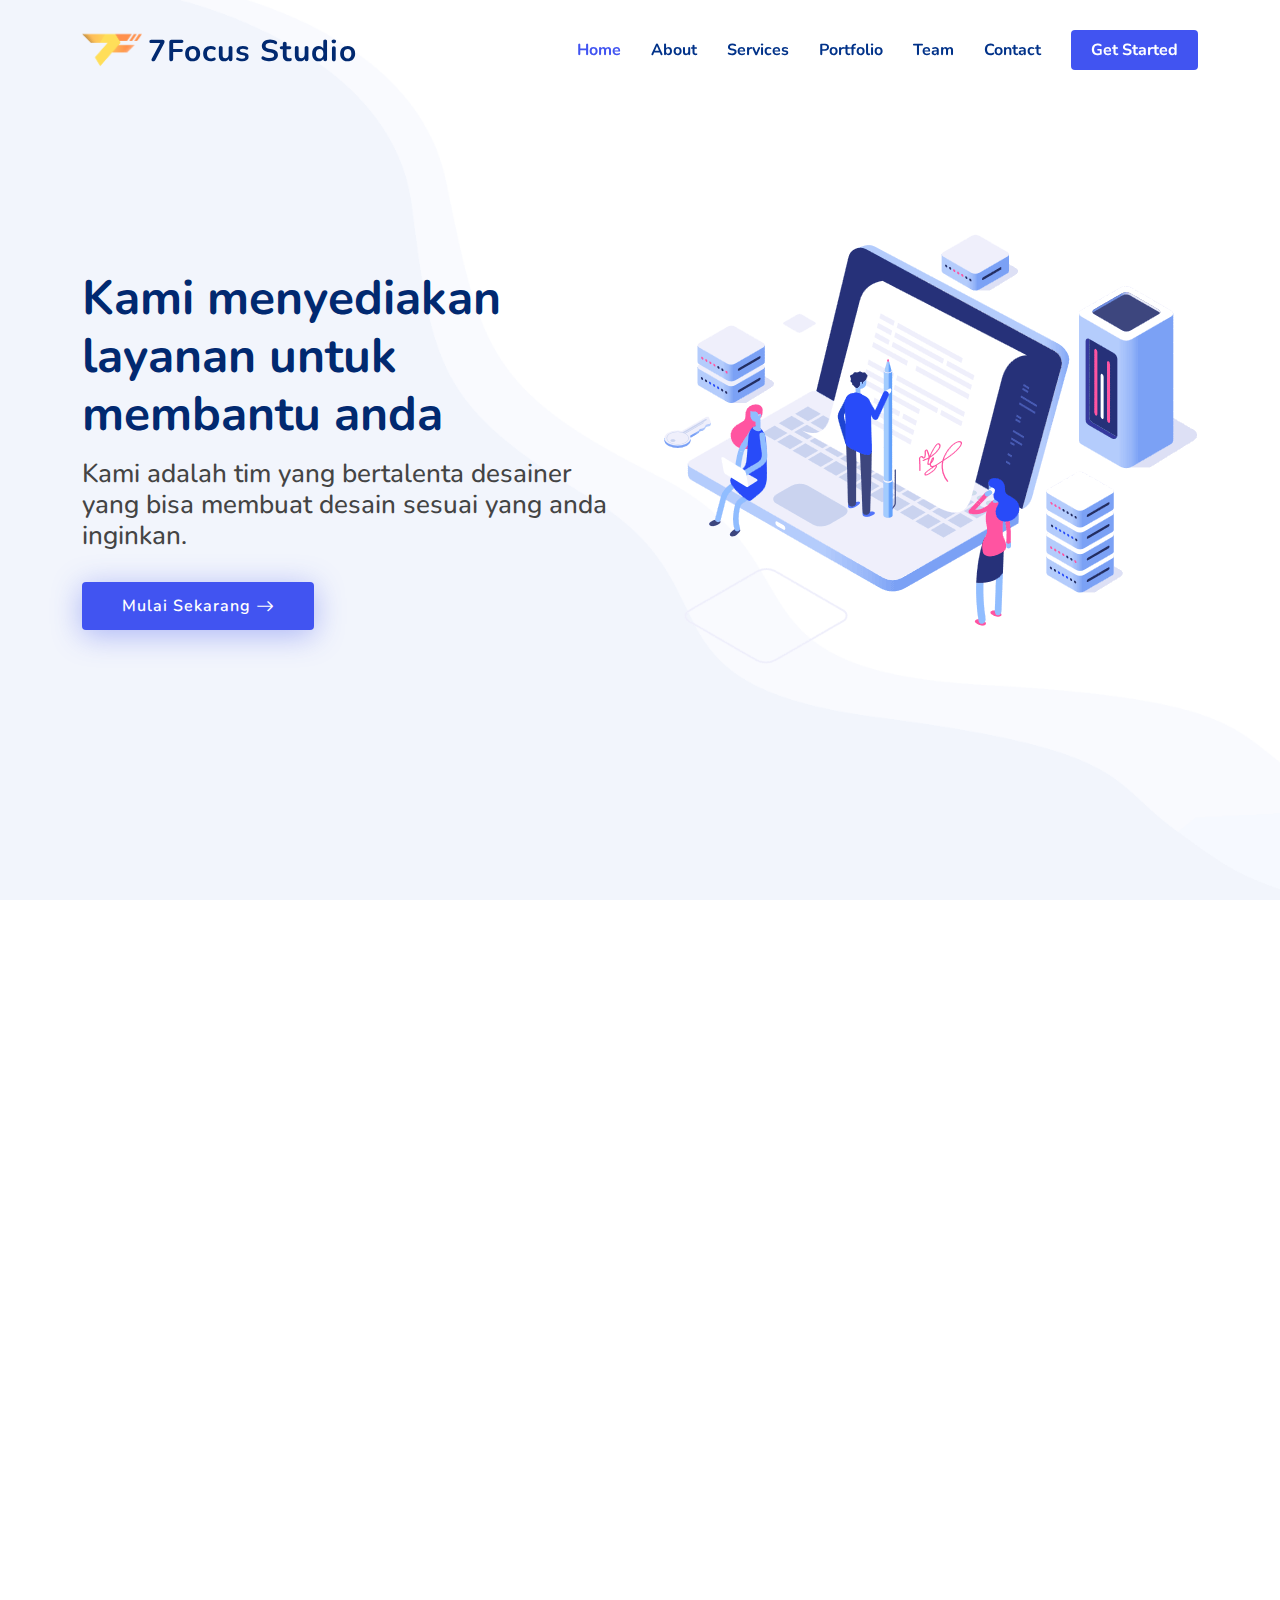
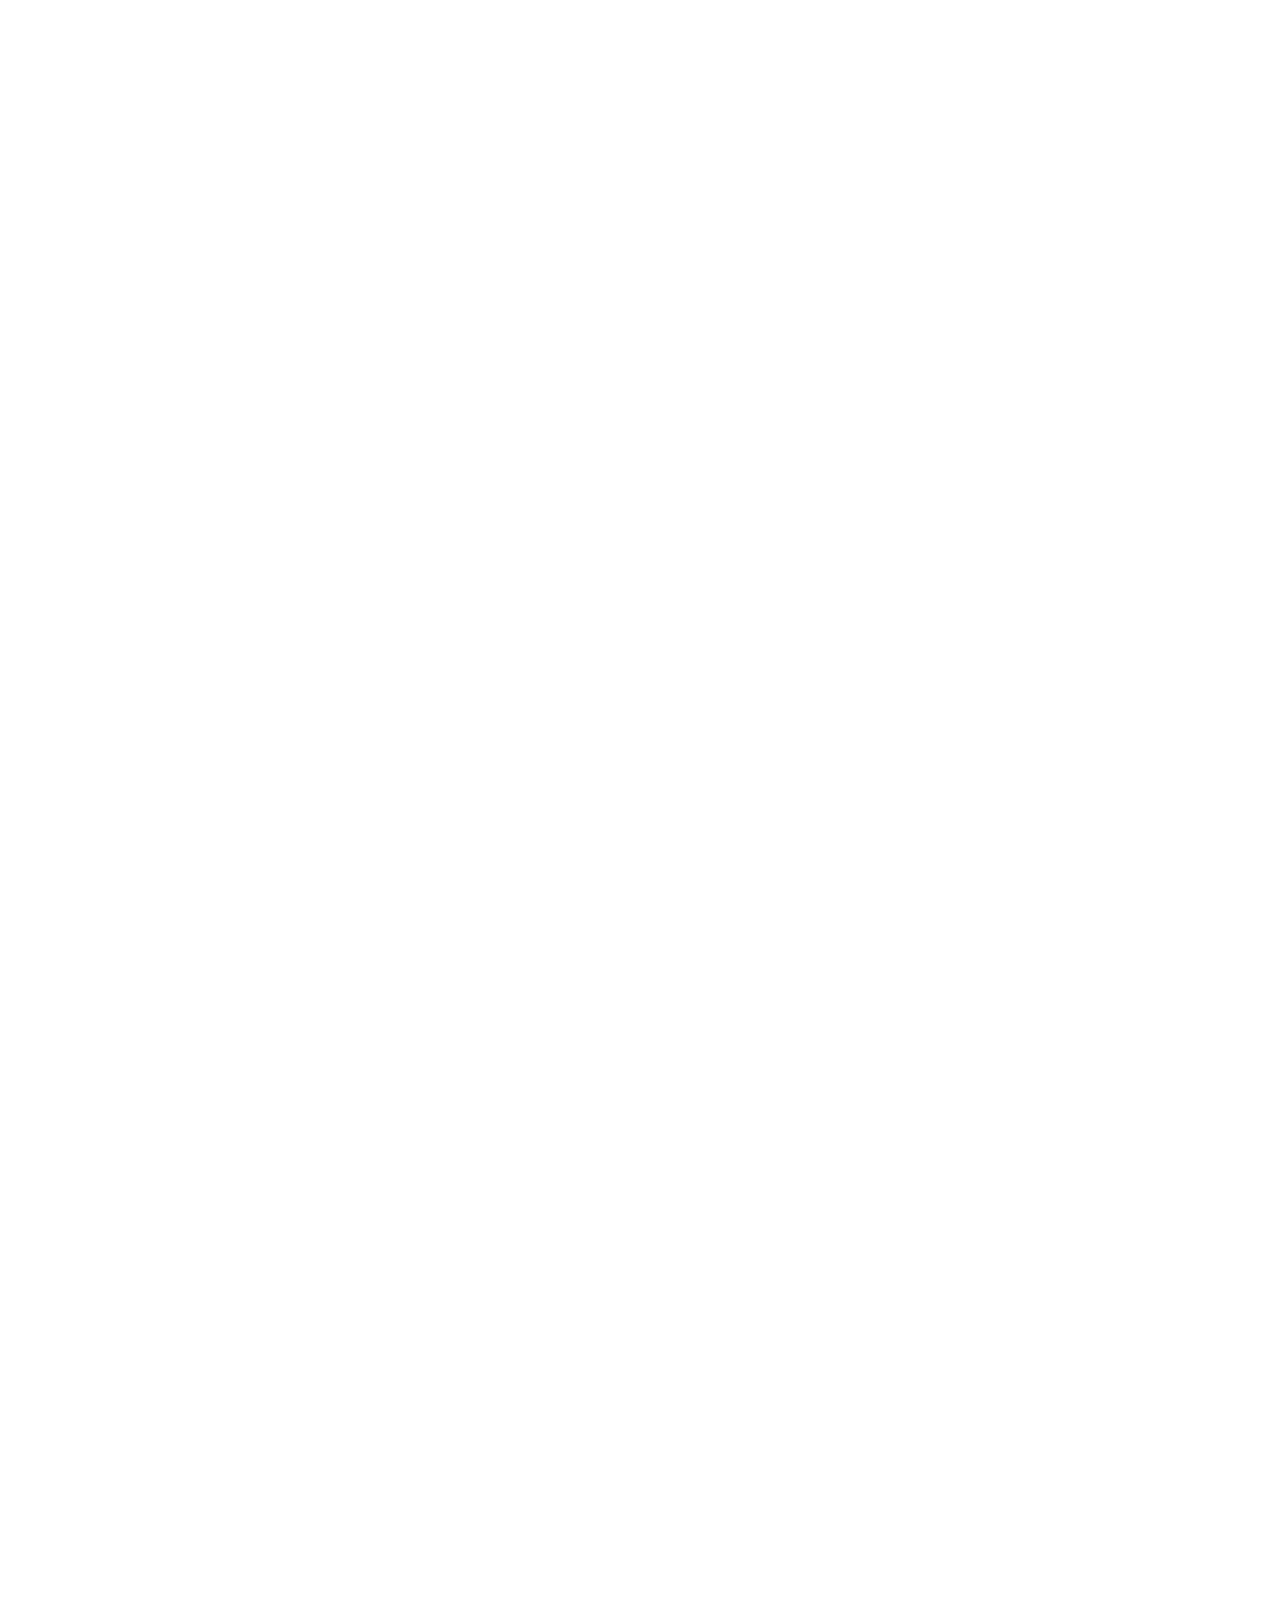
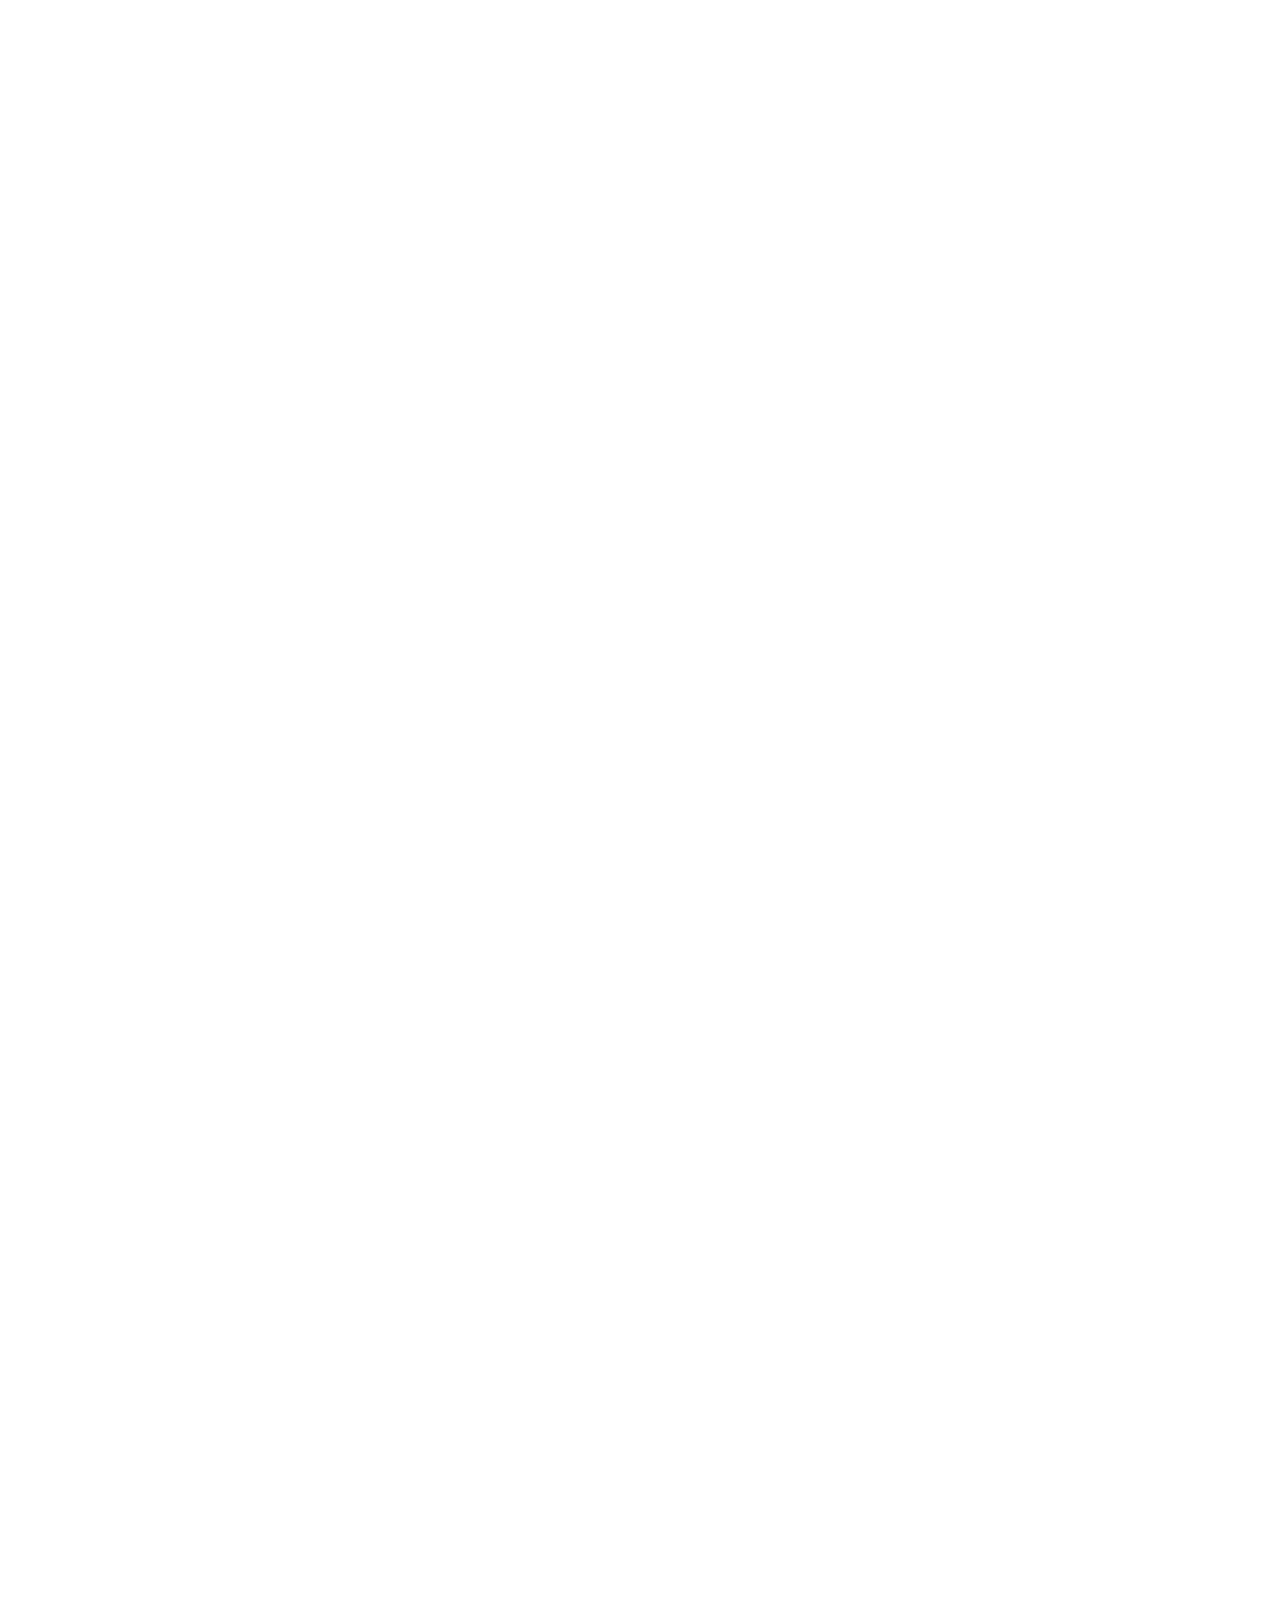
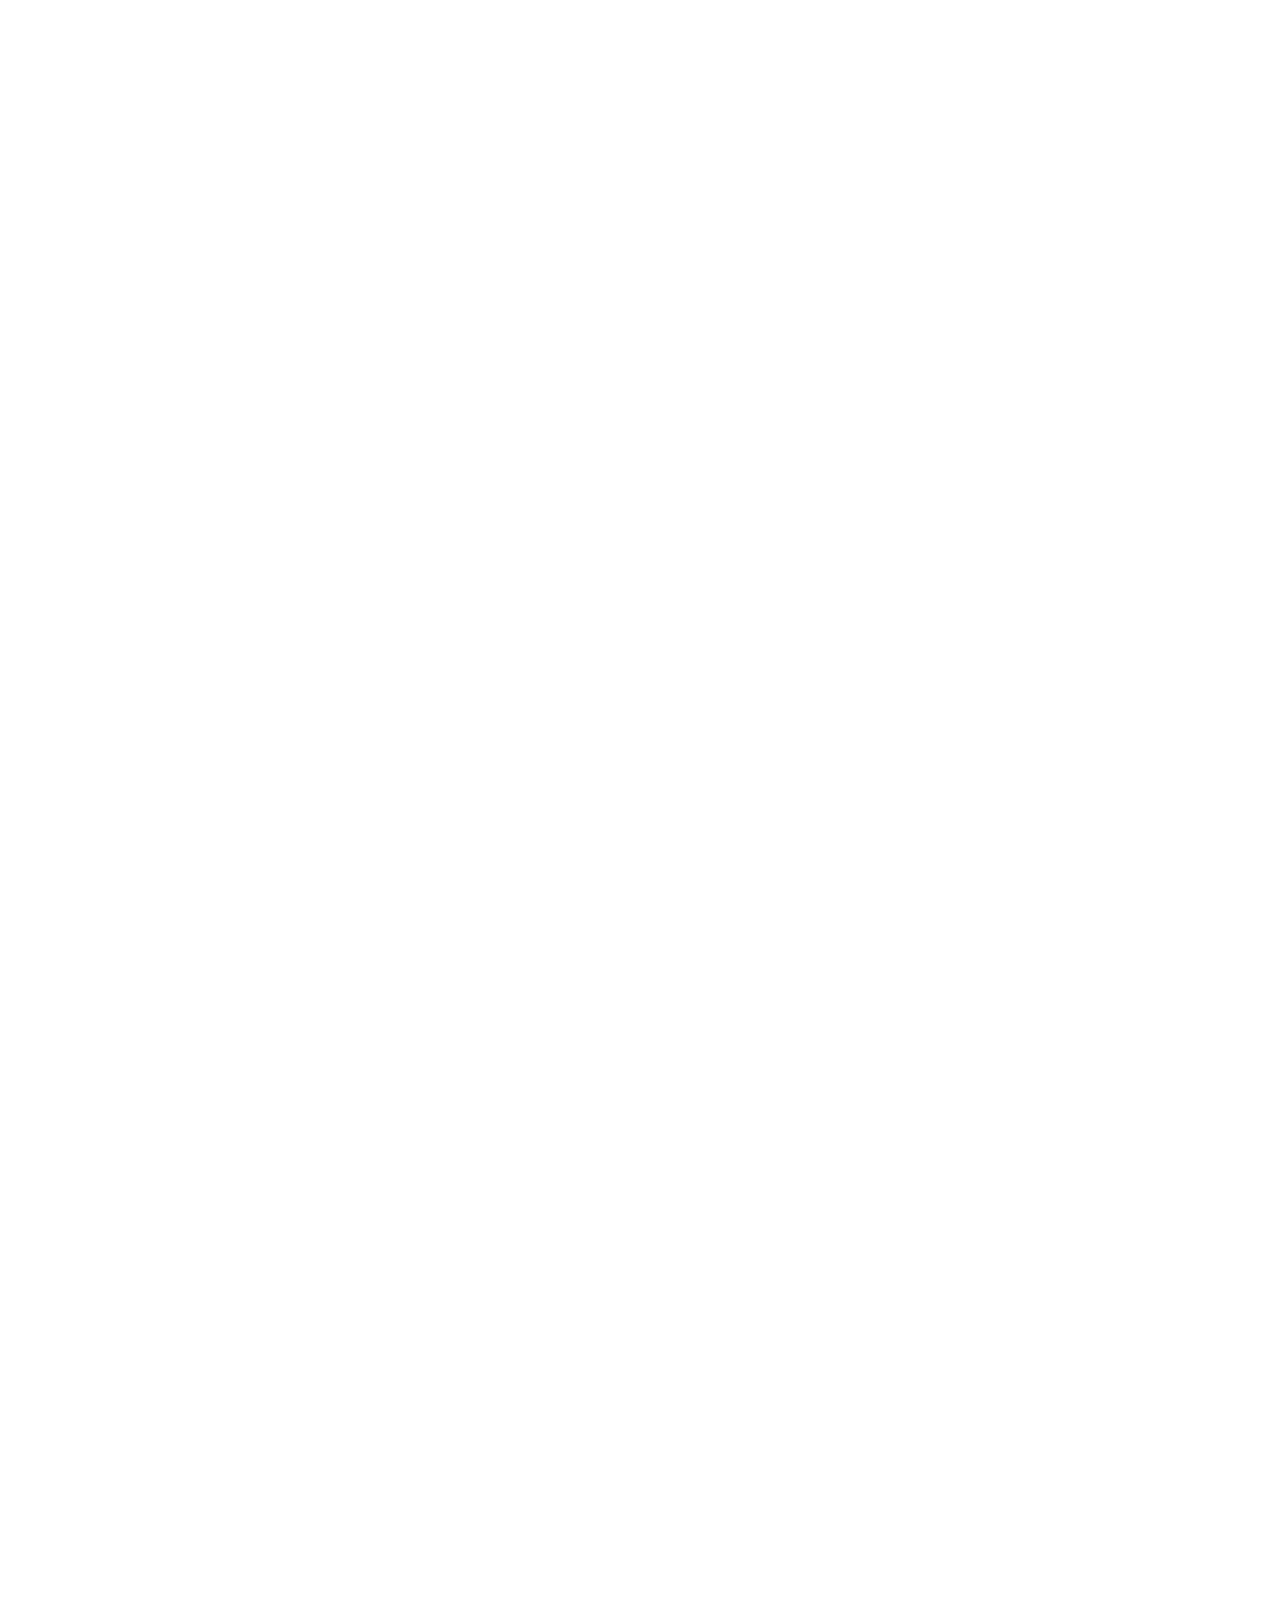
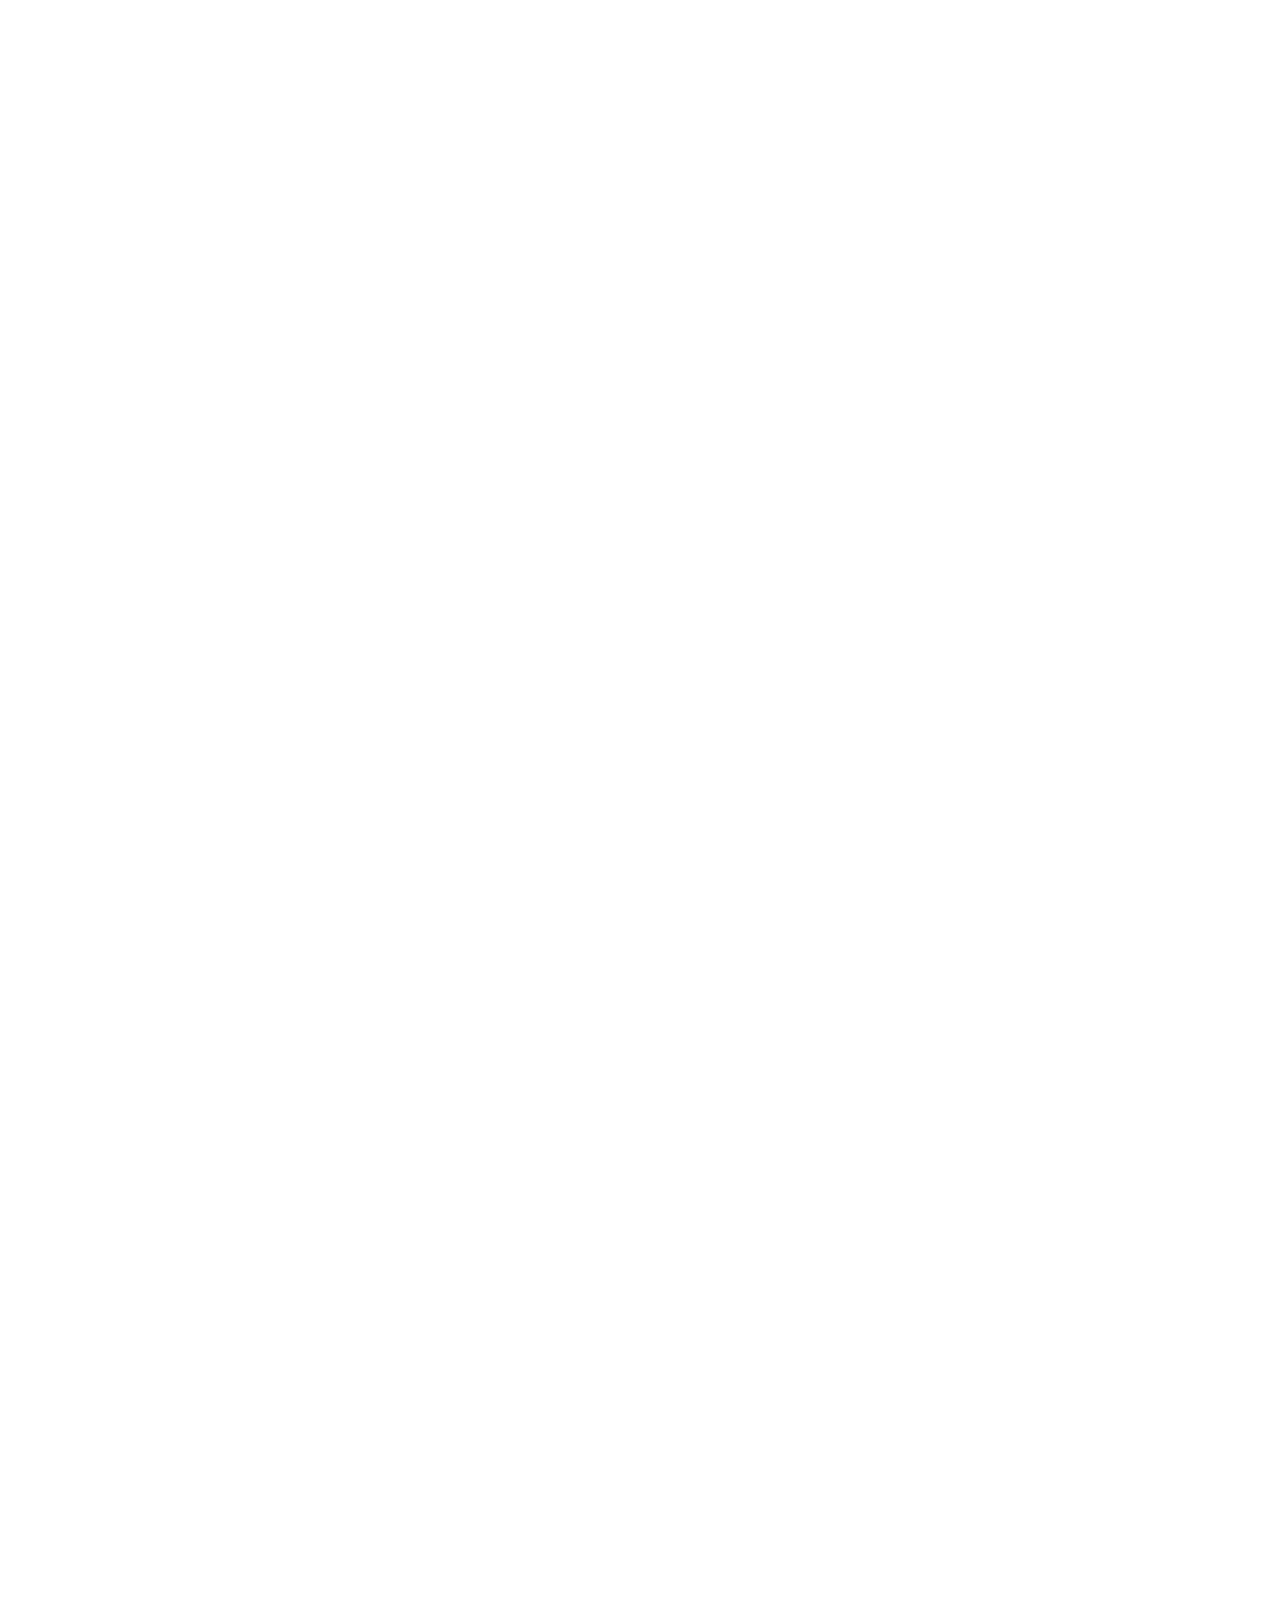
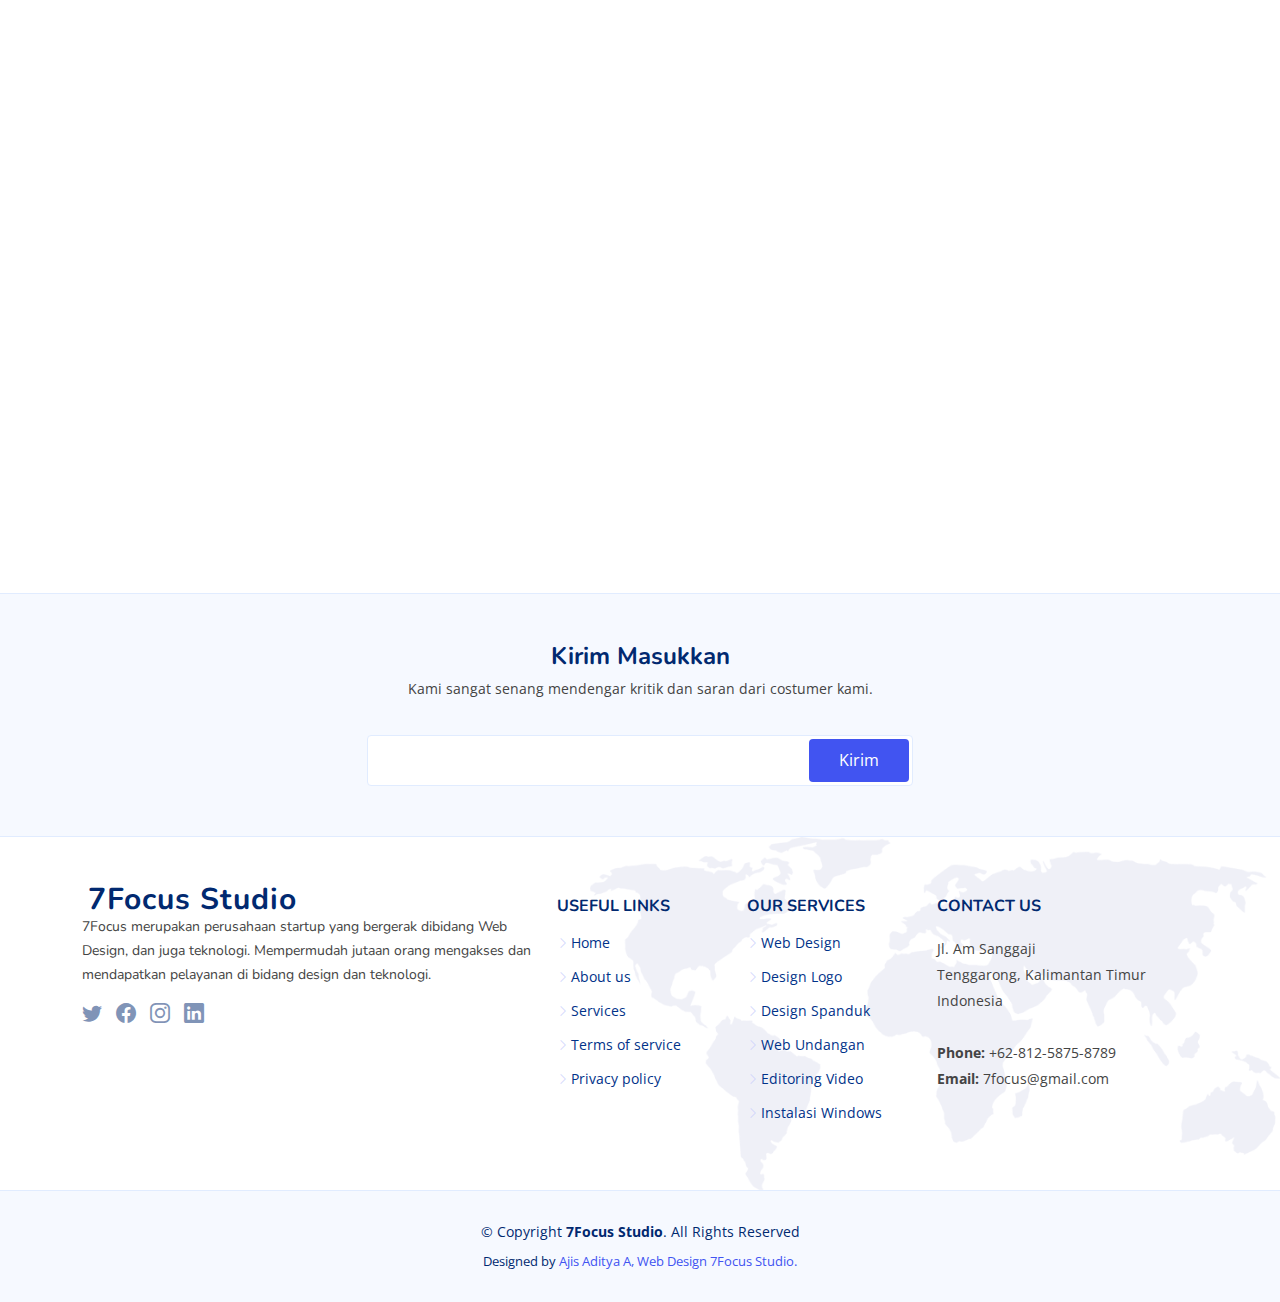
==== commit b3de532f: "inital commit" ====
--- a/index.html
+++ b/index.html
@@ -129,7 +129,7 @@
             <div class="box">
               <img src="assets/img/values-1.png" class="img-fluid" alt="">
               <h3>Visi</h3>
-              <p>- Menjadi perusahaan yang terpercaya dan tangguh dalam melayani costumer.<br>- Berperan meningkatkan kualitas dan kuantitas layanan kami sebagai perusahaan.<br>- Mengambil bagian dalam pembangunan dan pengembangan aset bangsa berupa design dan demi mengisi kebutuhan usaha domestik maupun luar domestik.</p>
+              <p>- Menjadi perusahaan yang terpercaya dan tangguh dalam melayani costumer.<br>- Berperan meningkatkan kualitas dan kuantitas layanan kami sebagai perusahaan.<br>- Mengambil bagian dalam pembangunan dan pengembangan aset bangsa.</p>
             </div>
           </div>
 
@@ -145,7 +145,7 @@
             <div class="box">
               <img src="assets/img/values-3.png" class="img-fluid" alt="">
               <h3>Misi</h3>
-              <p>- Menjadi perusahaan yang kompeten dan profesional.<br>- Menjadi perusahaan yang mampu bersaing didunia global dan mendapat apresiasi dikancah internasional.<br>- Membantu mewujudkan ide dan inovasi costumer lewat penyediaan produk teknologi yang cerdas dan aman.</p>
+              <p>- Menjadi perusahaan yang kompeten dan profesional.<br>- Menjadi perusahaan yang mampu bersaing didunia global.<br>- Membantu mewujudkan ide dan inovasi costumer lewat penyediaan produk yang cerdas dan aman.</p>
             </div>
           </div>
 
@@ -582,7 +582,7 @@
                 <p>Web 3</p>
                 <div class="portfolio-links">
                   <a href="assets/img/portfolio/c.png" data-gallery="portfolioGallery" class="portfokio-lightbox" title="Web 3"><i class="bi bi-plus"></i></a>
-                  <a href="#" title="More Details"><i class="bi bi-link"></i></a>
+                  <a href="wedding-web/index.html" title="More Details"><i class="bi bi-link"></i></a>
                 </div>
               </div>
             </div>
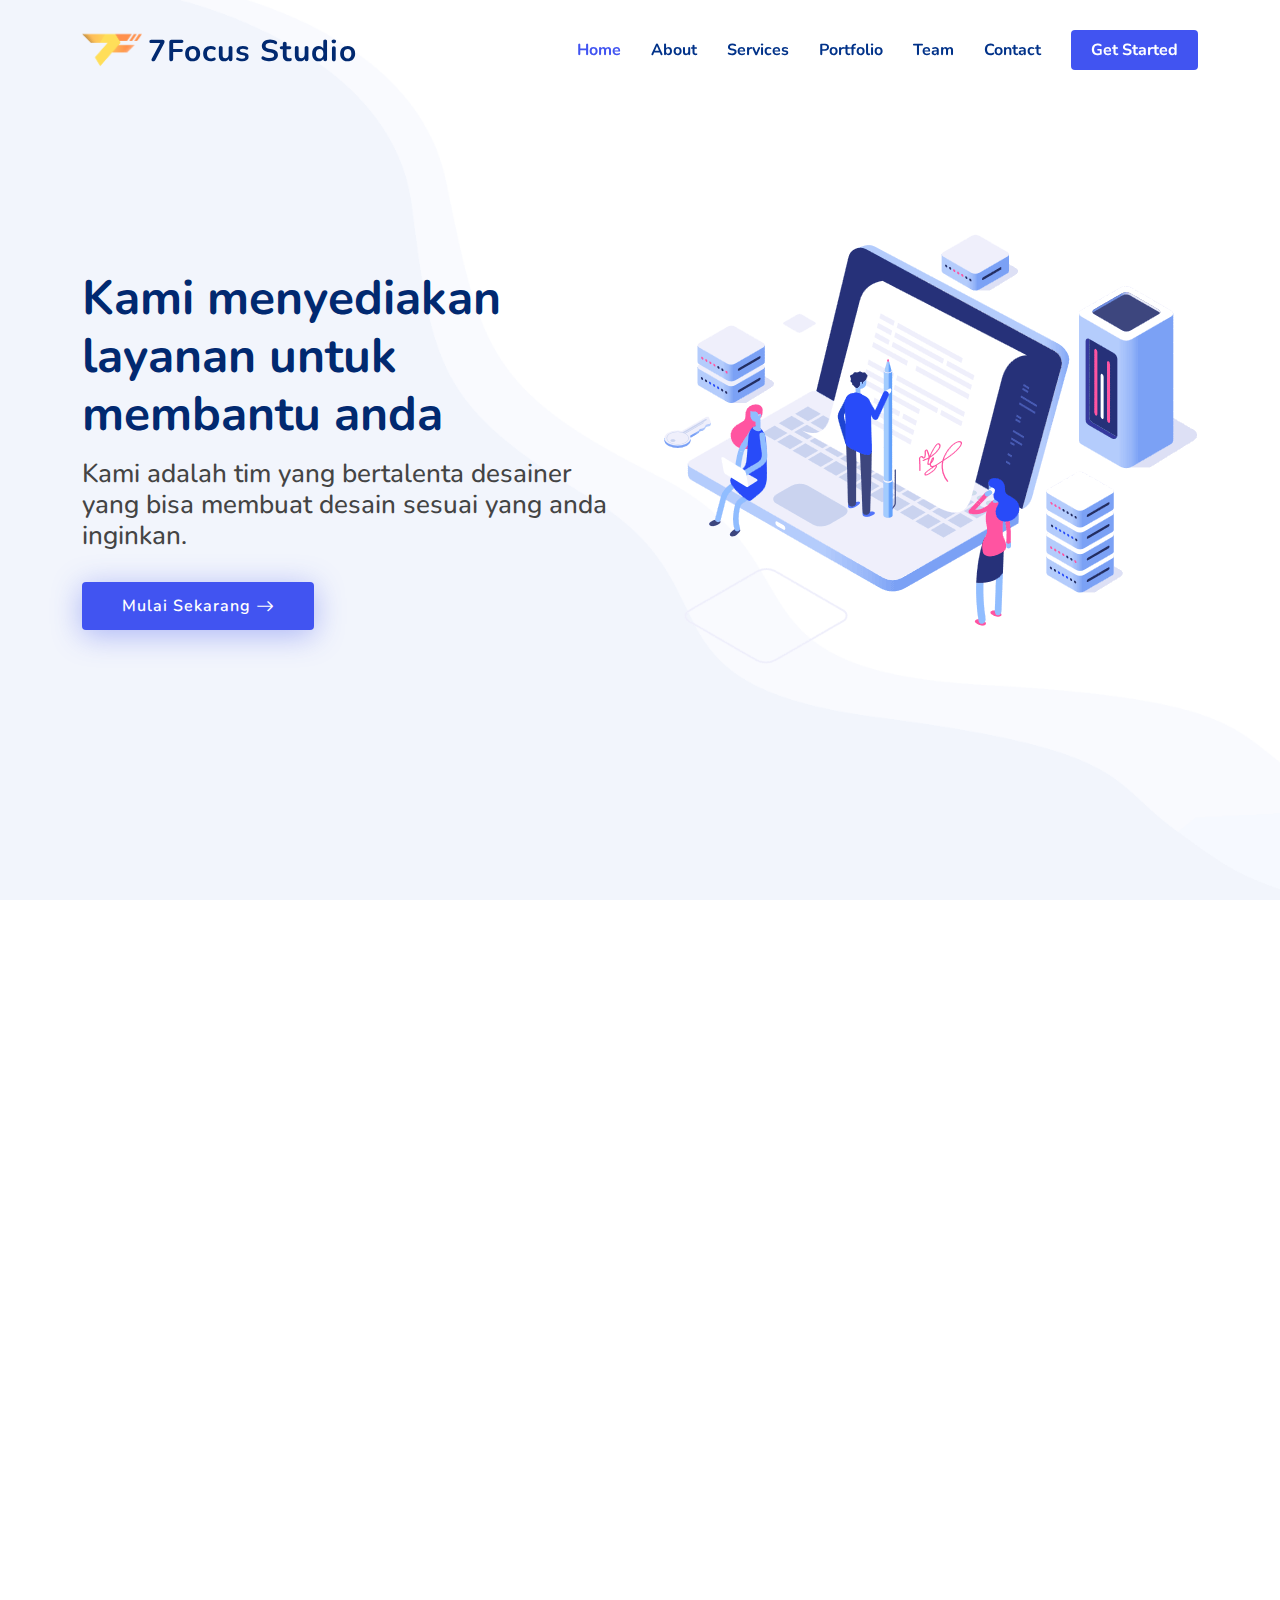
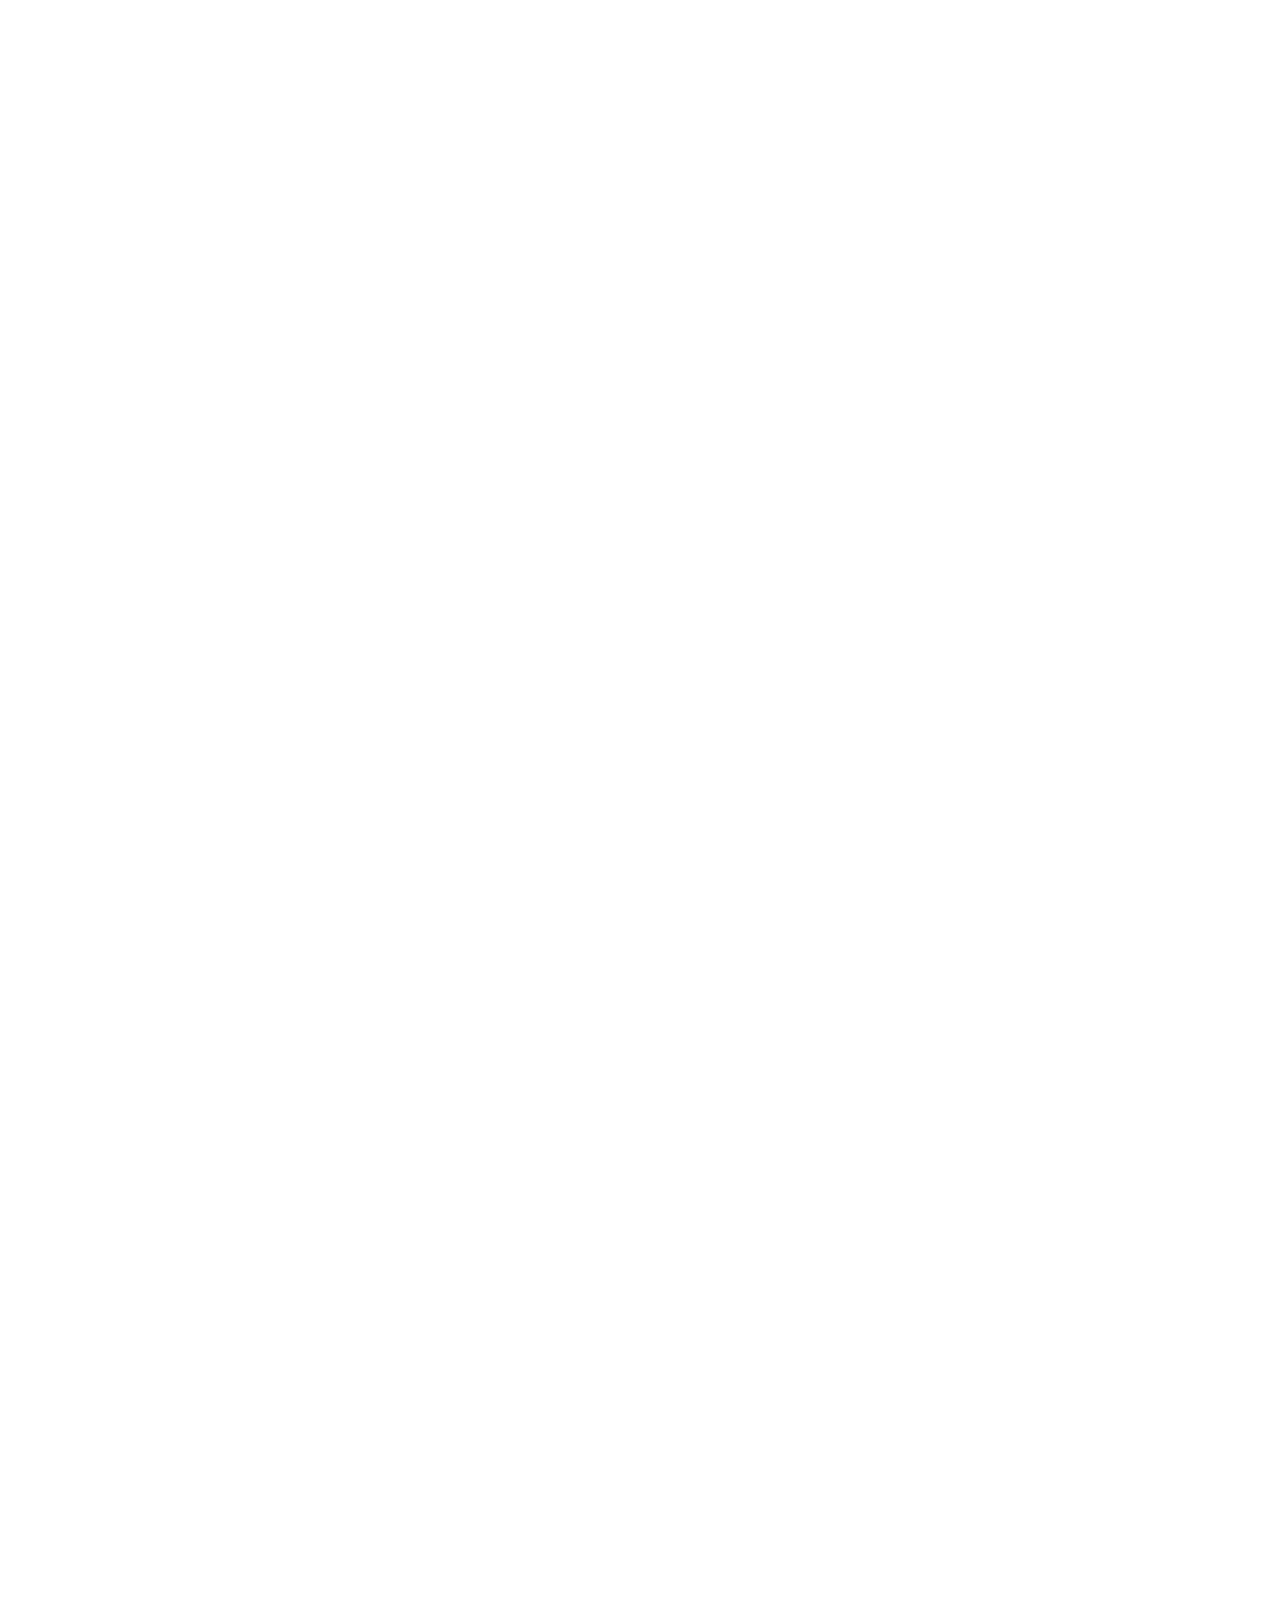
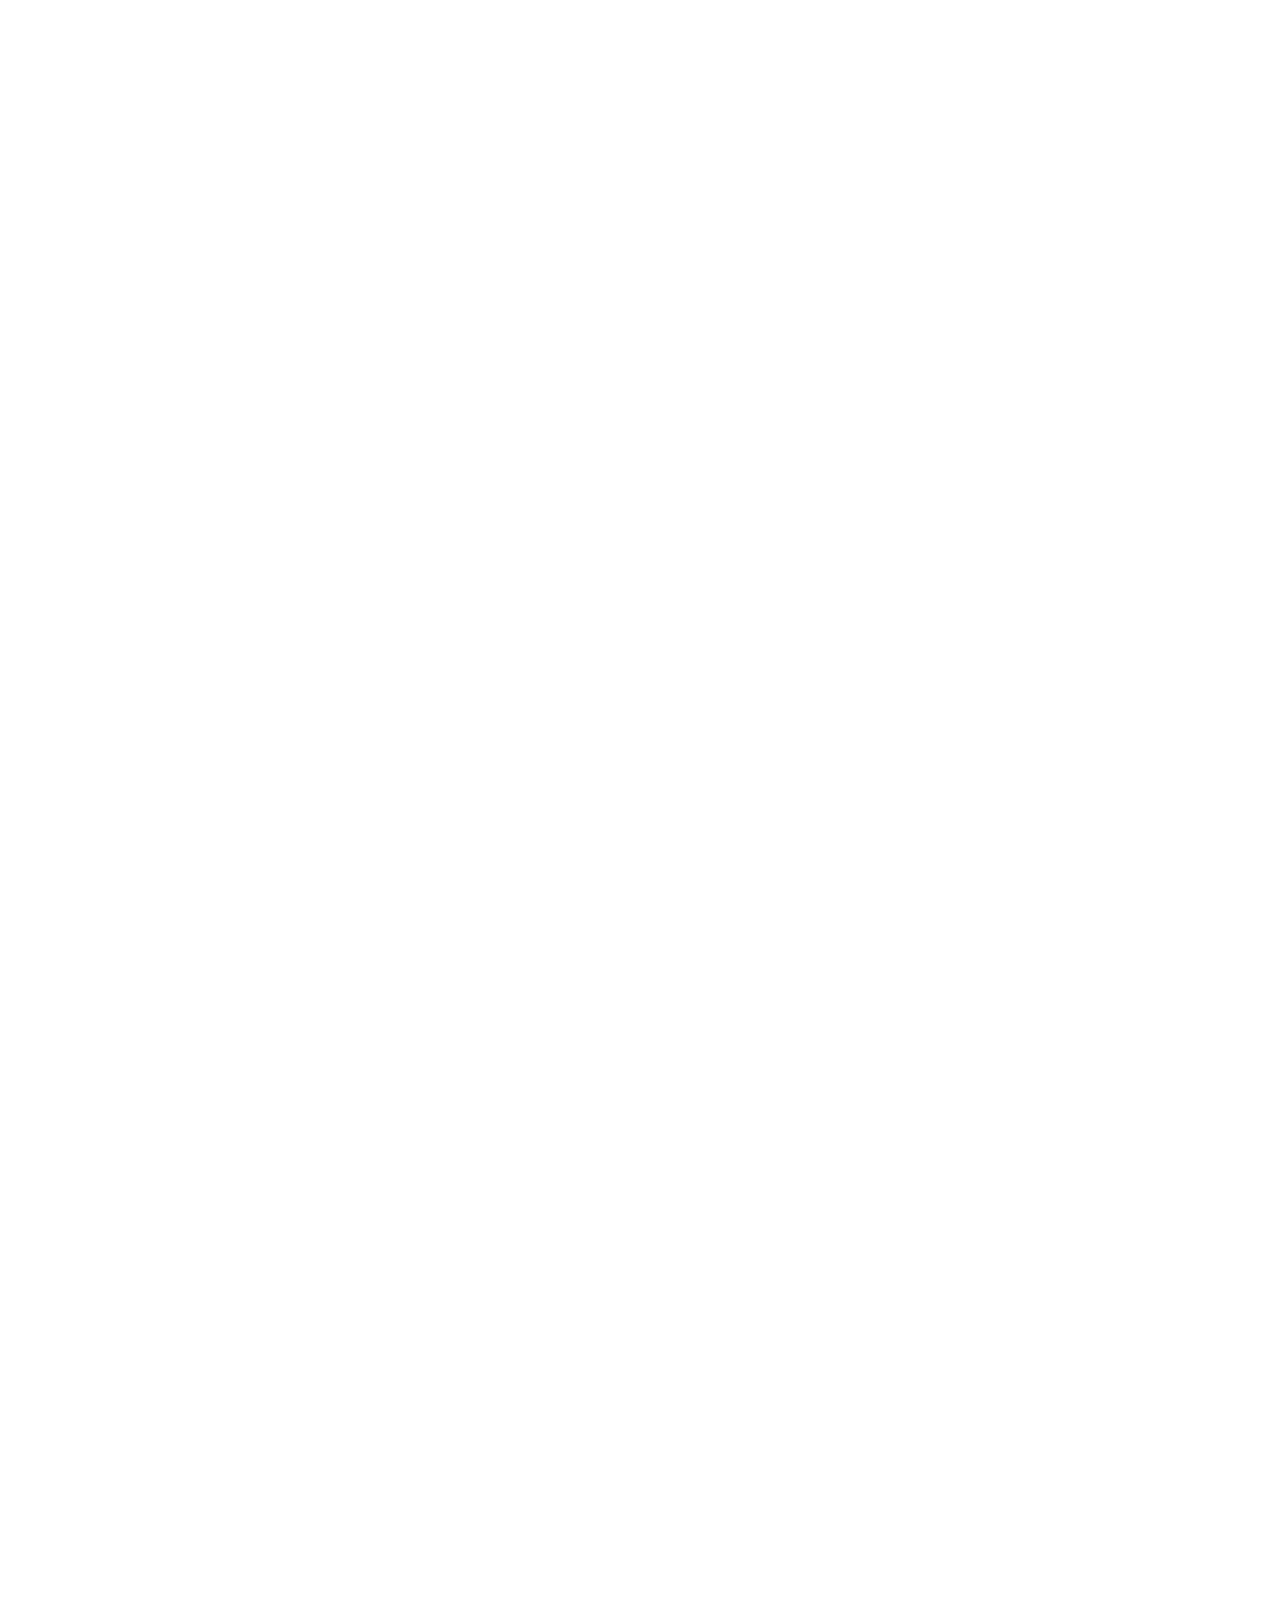
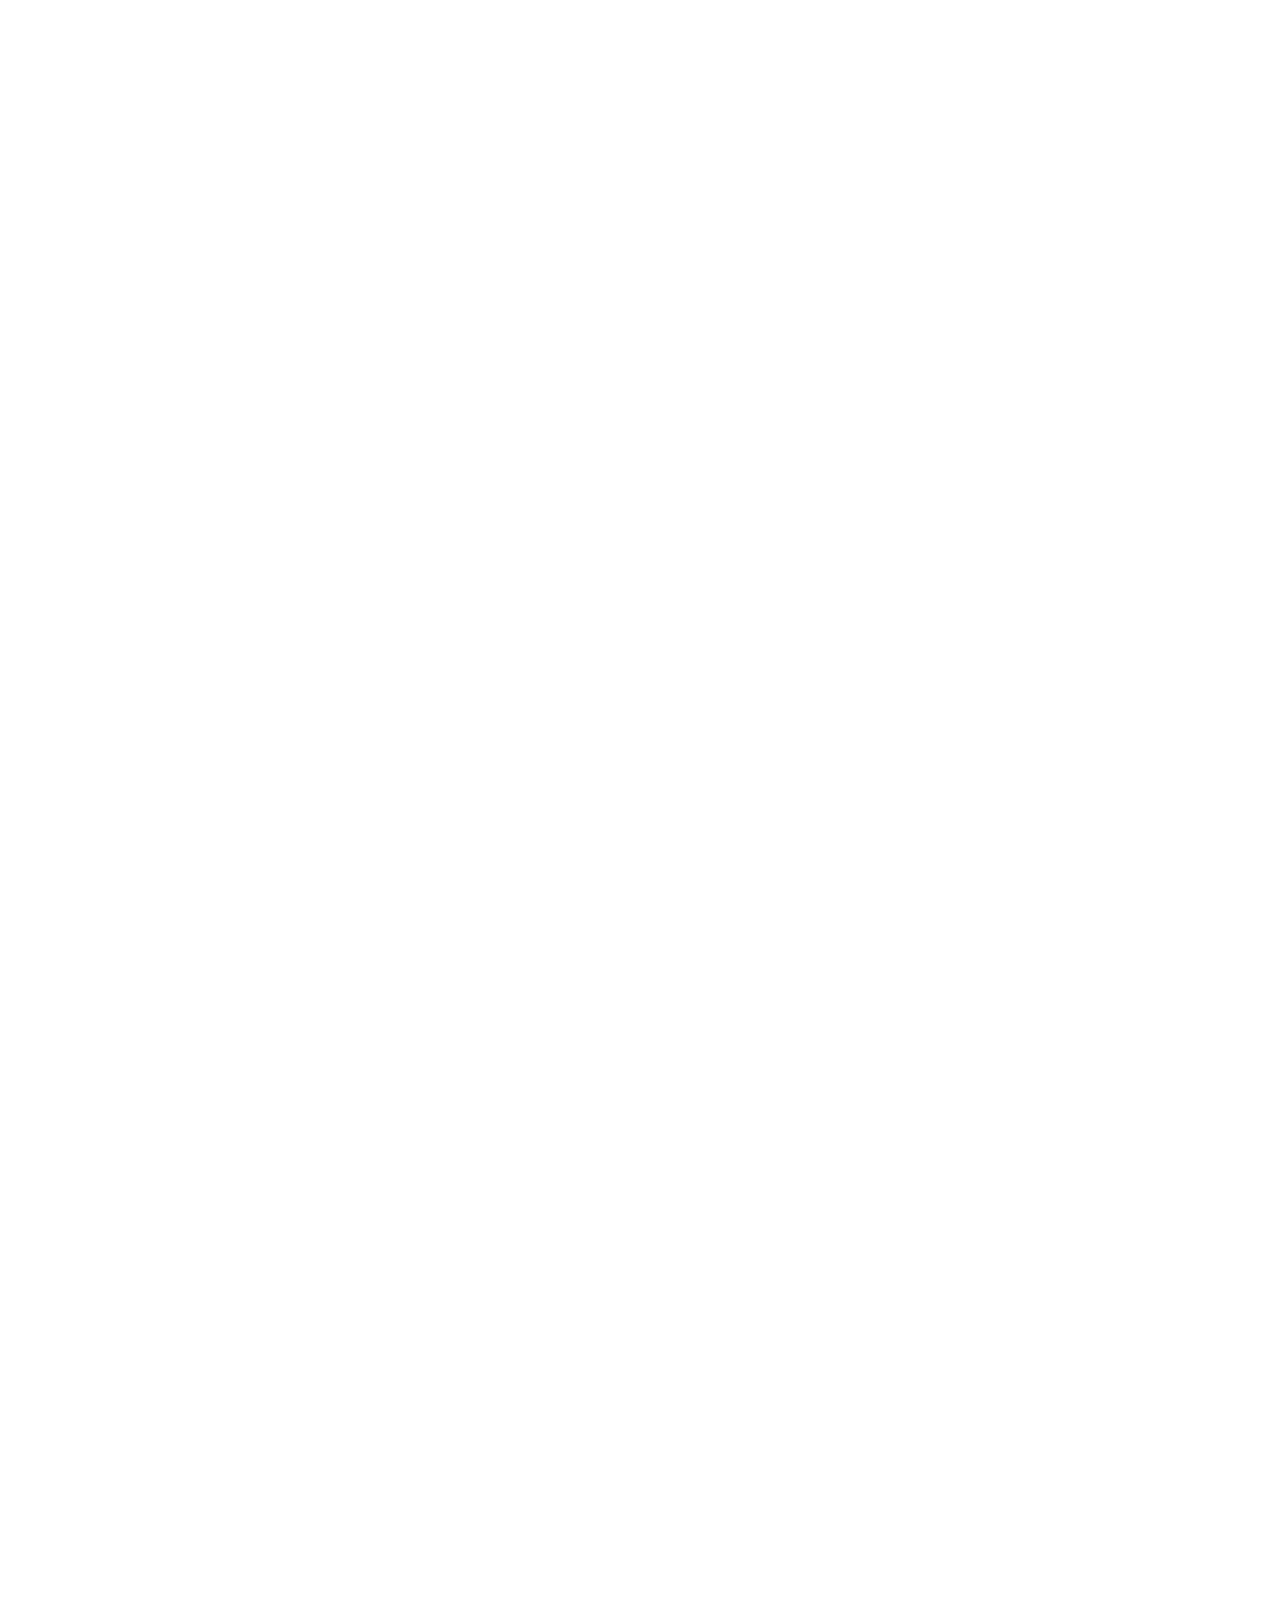
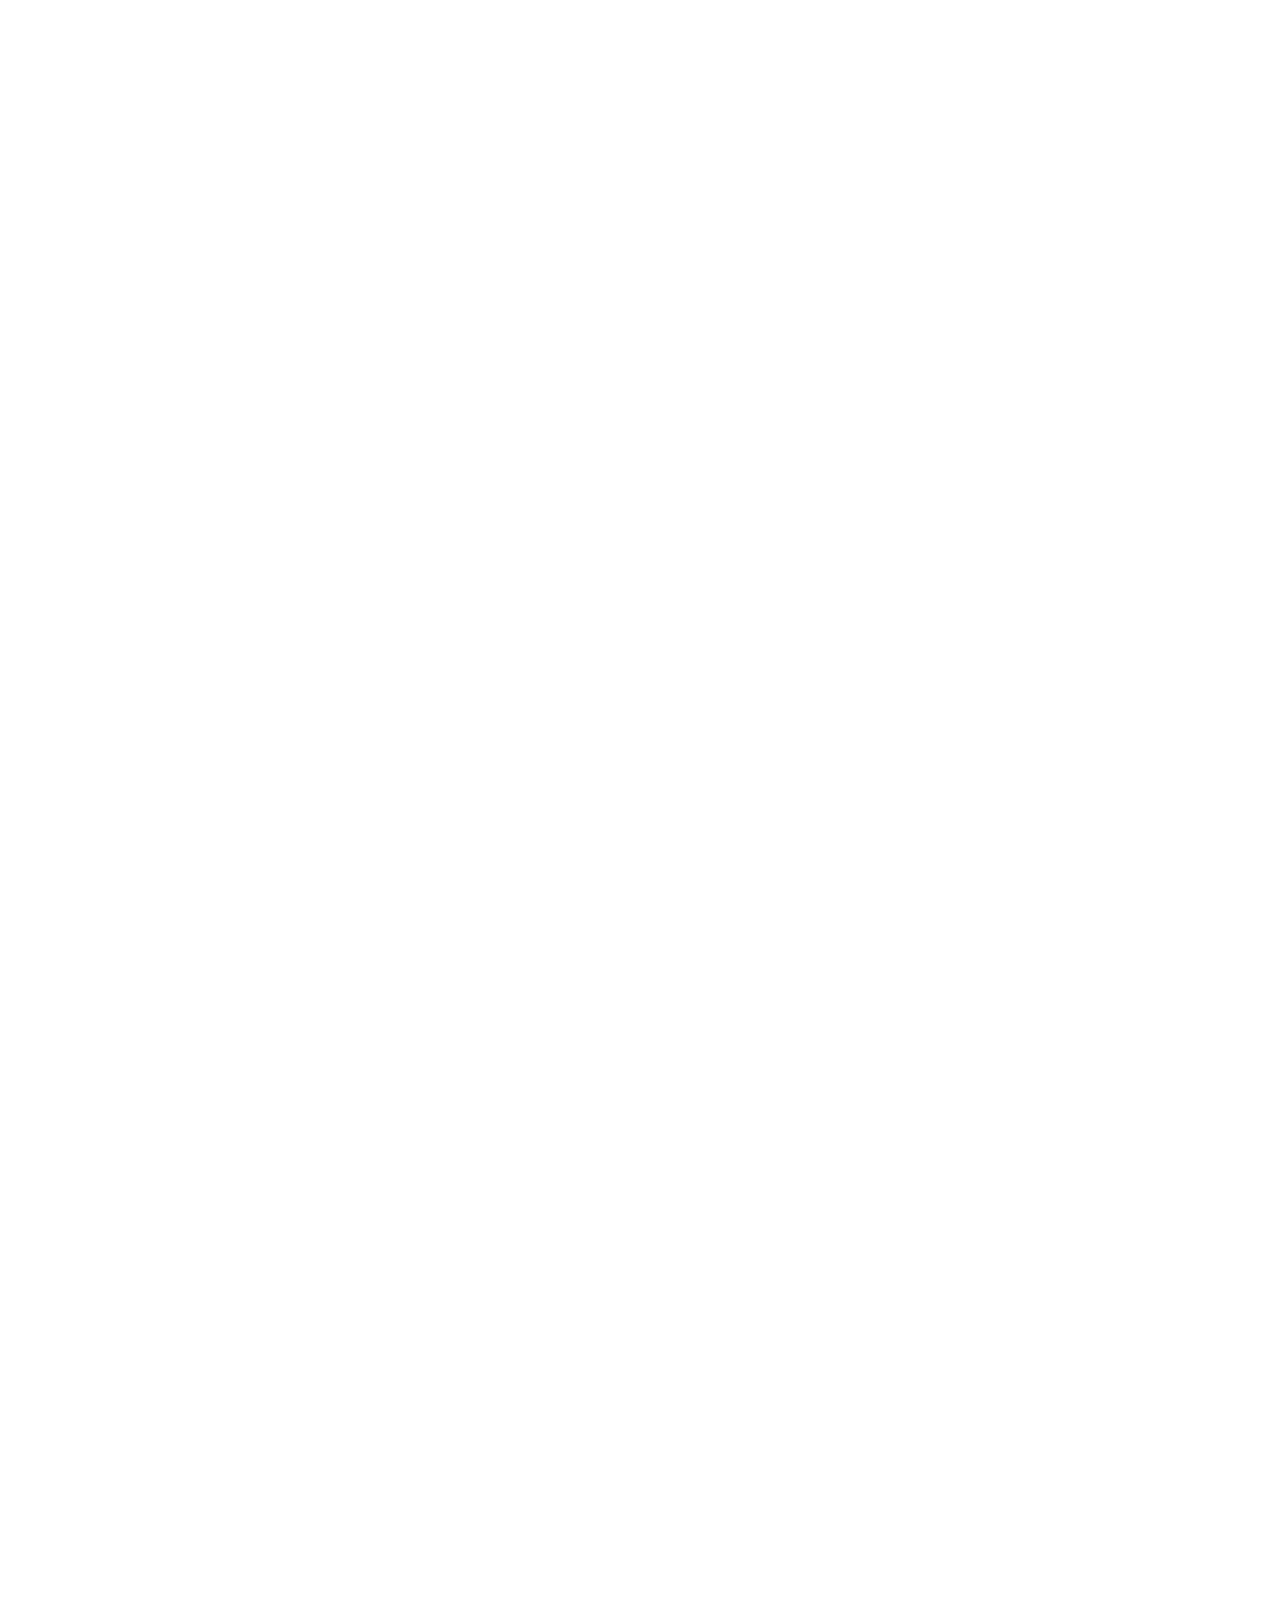
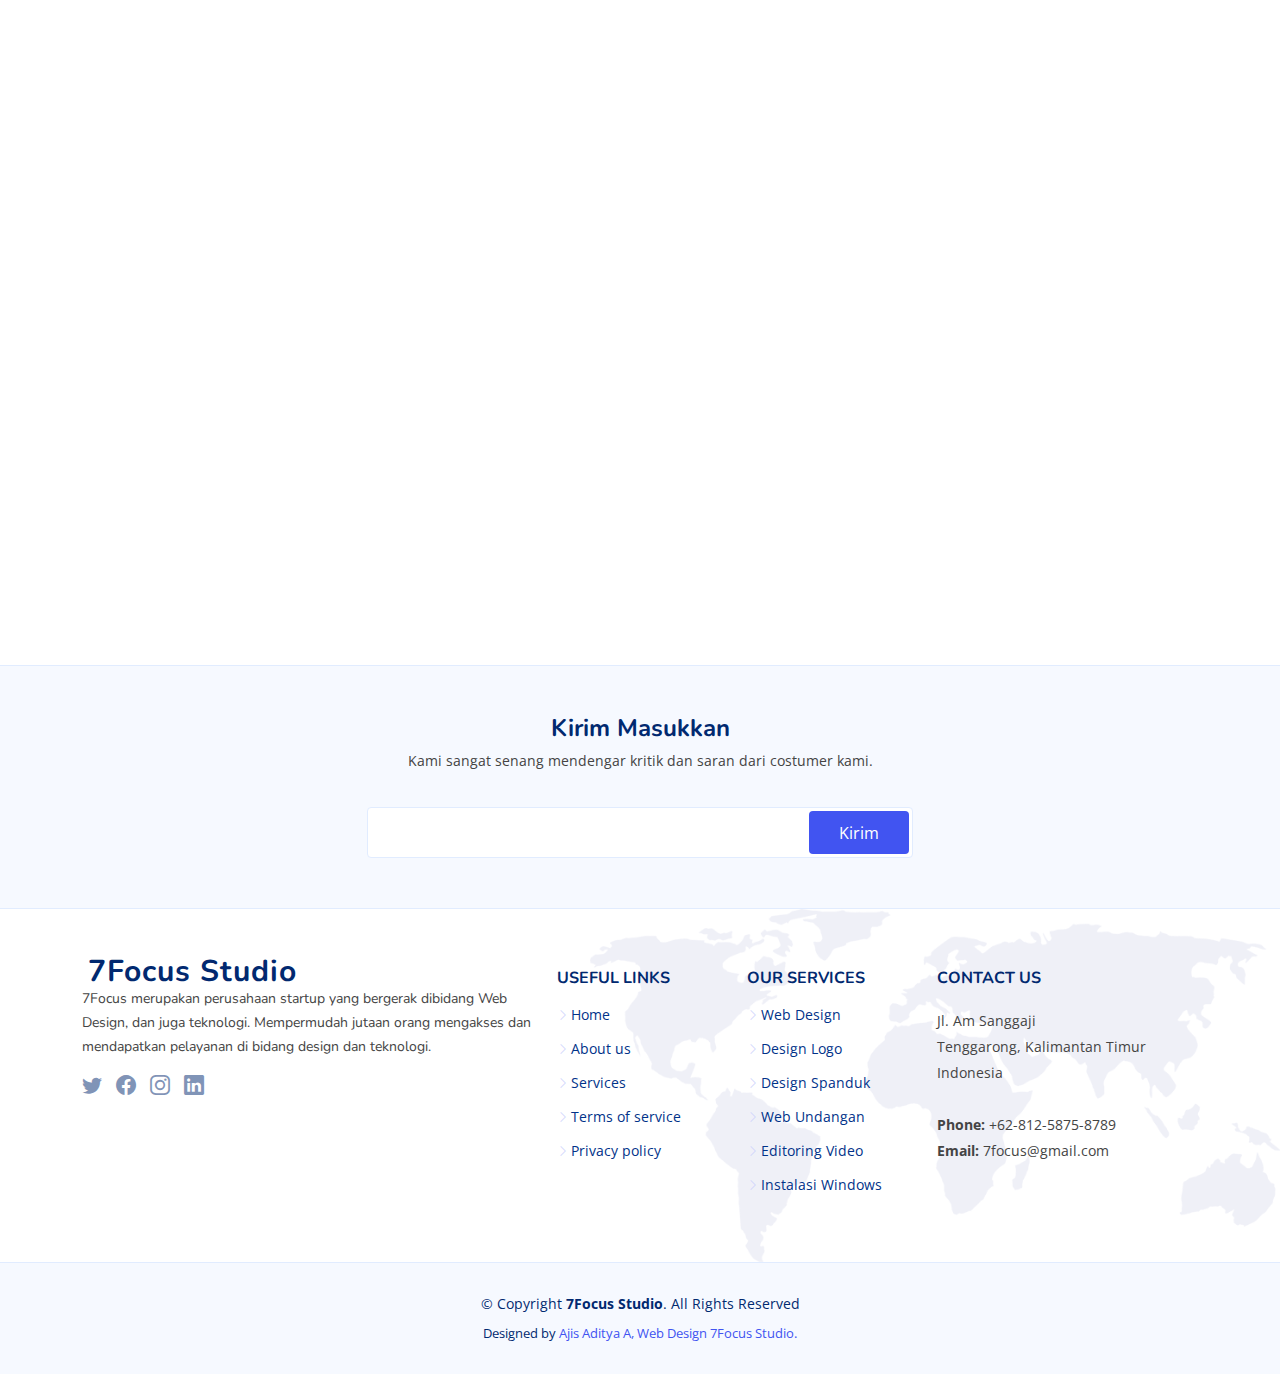
==== commit a77ec029: "initial commit" ====
--- a/index.html
+++ b/index.html
@@ -105,7 +105,7 @@
           </div>
 
           <div class="col-lg-6 d-flex align-items-center" data-aos="zoom-out" data-aos-delay="200">
-            <img src="assets/img/about.jpg" class="img-fluid" alt="">
+            <img src="assets/img/Studio.png" class="img-fluid" alt="">
           </div>
 
         </div>
@@ -582,7 +582,7 @@
                 <p>Web 3</p>
                 <div class="portfolio-links">
                   <a href="assets/img/portfolio/c.png" data-gallery="portfolioGallery" class="portfokio-lightbox" title="Web 3"><i class="bi bi-plus"></i></a>
-                  <a href="wedding-web/index.html" title="More Details"><i class="bi bi-link"></i></a>
+                  <a href="wed-master/index.html" title="More Details"><i class="bi bi-link"></i></a>
                 </div>
               </div>
             </div>
